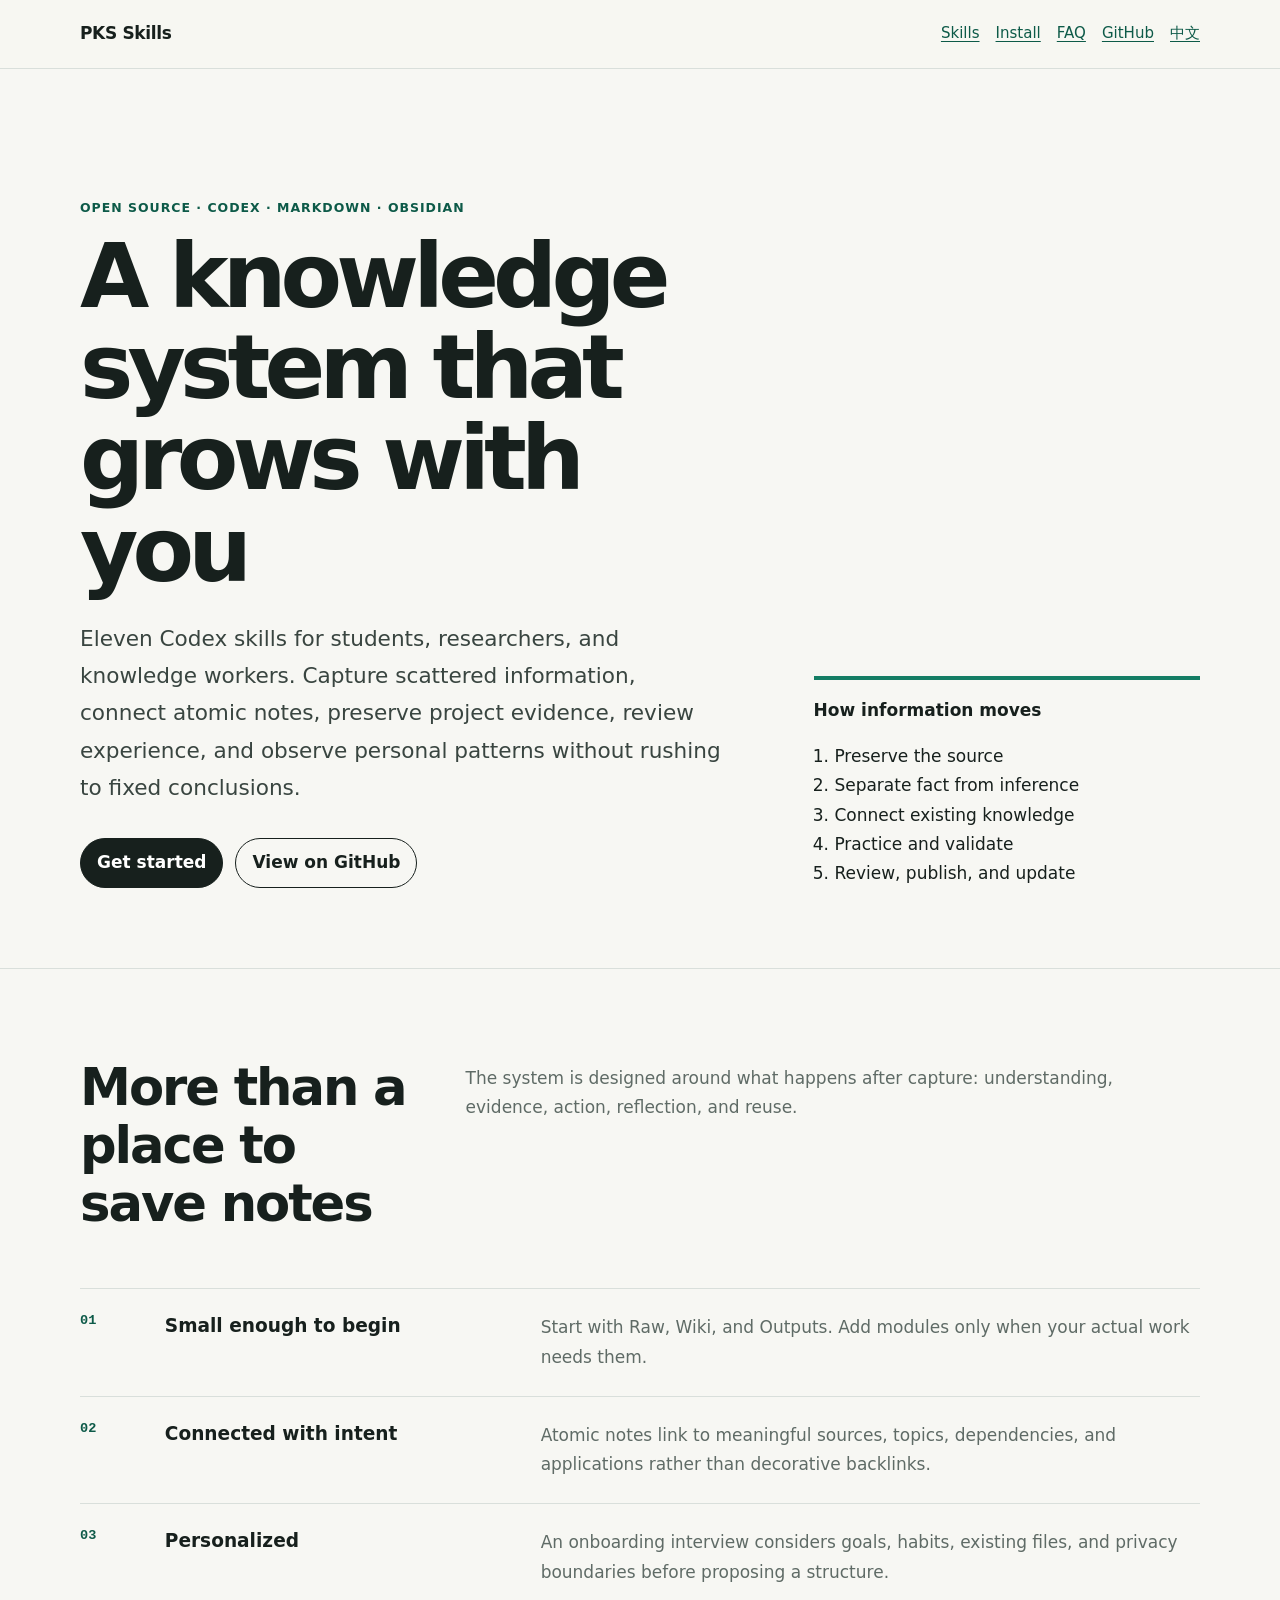
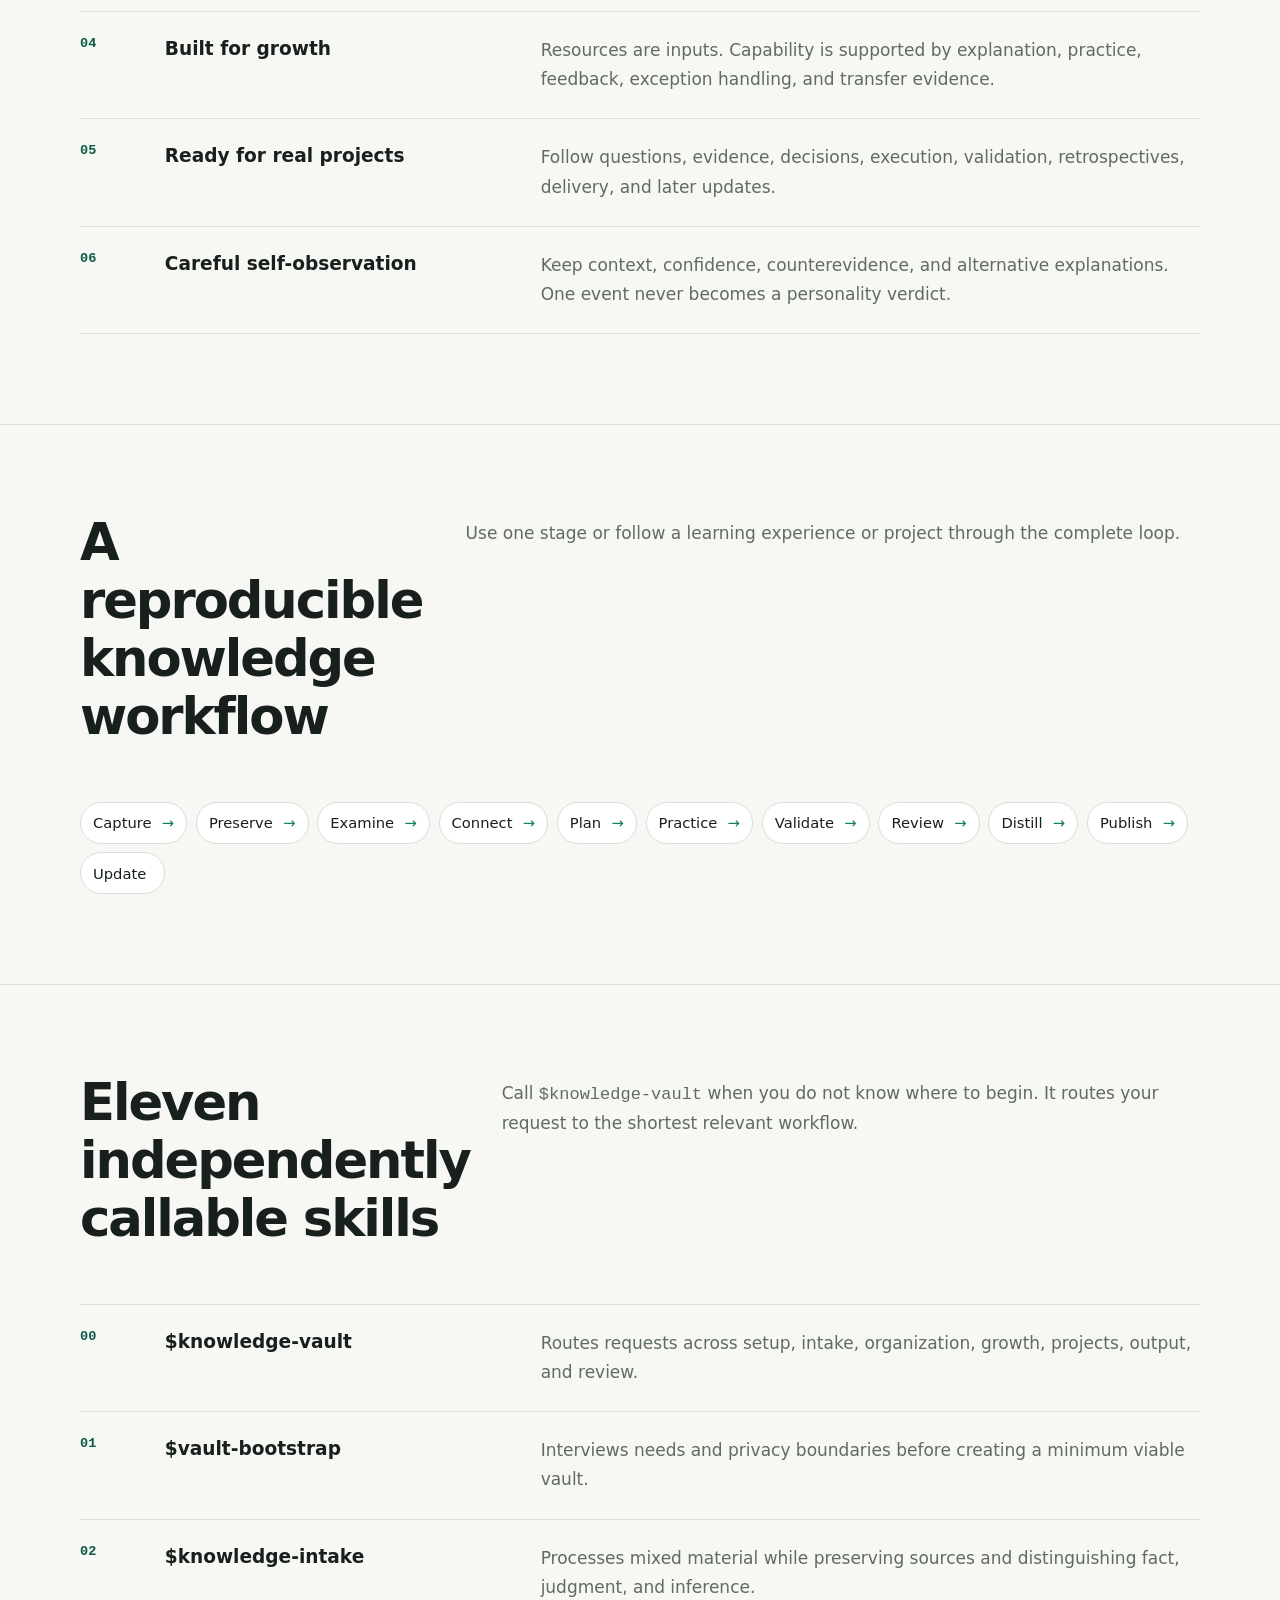
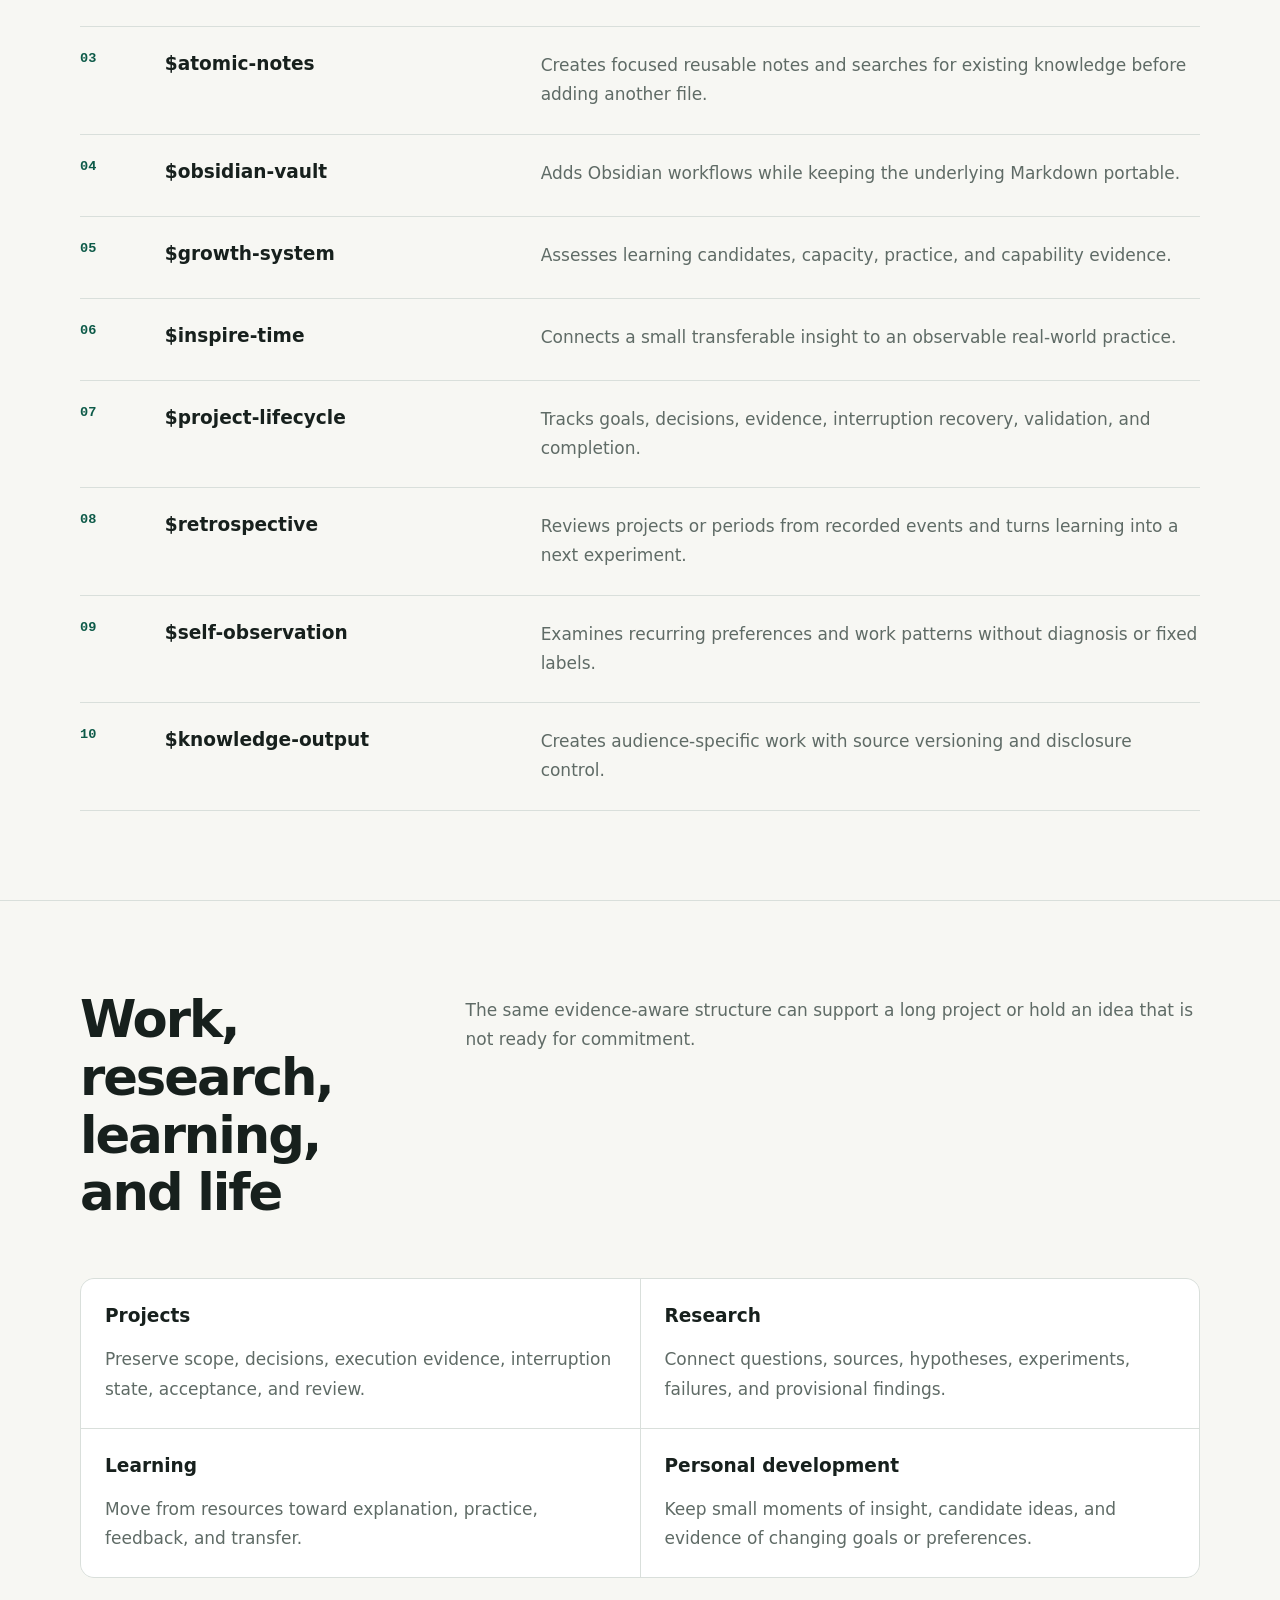
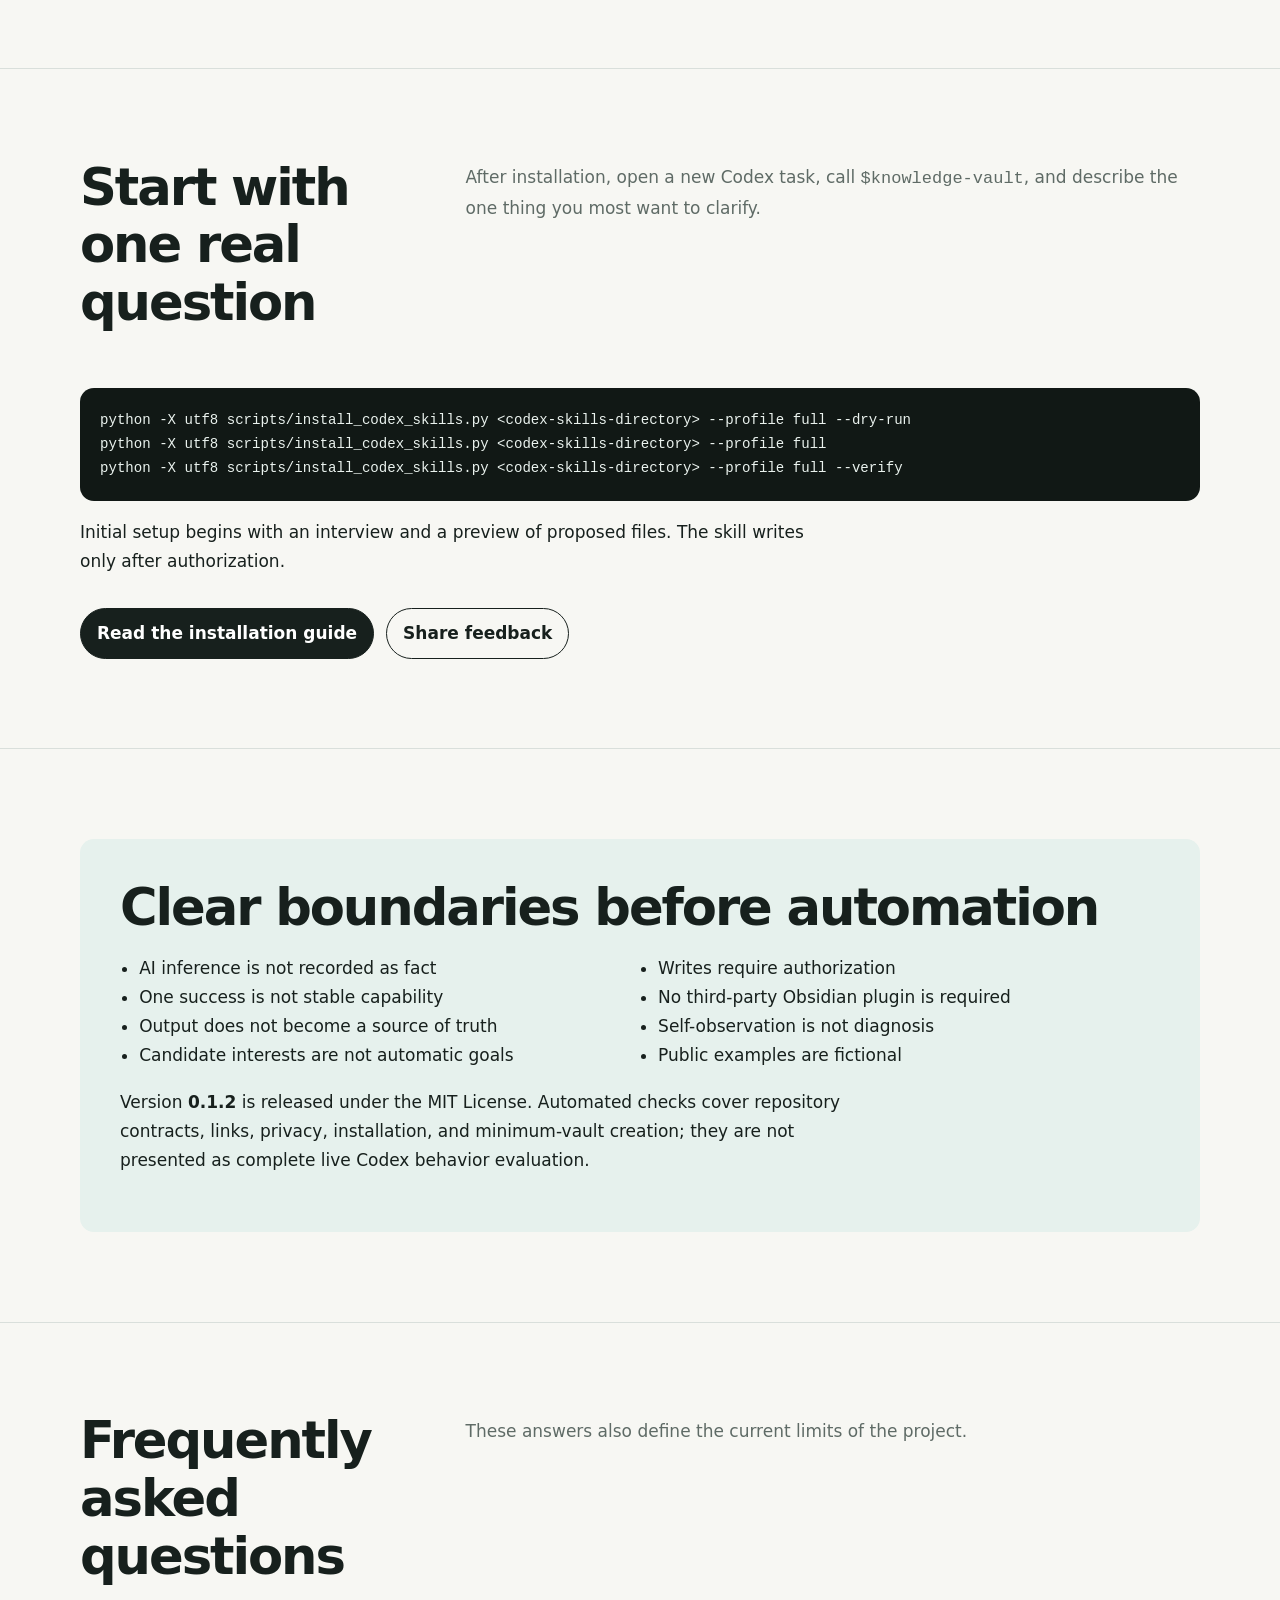
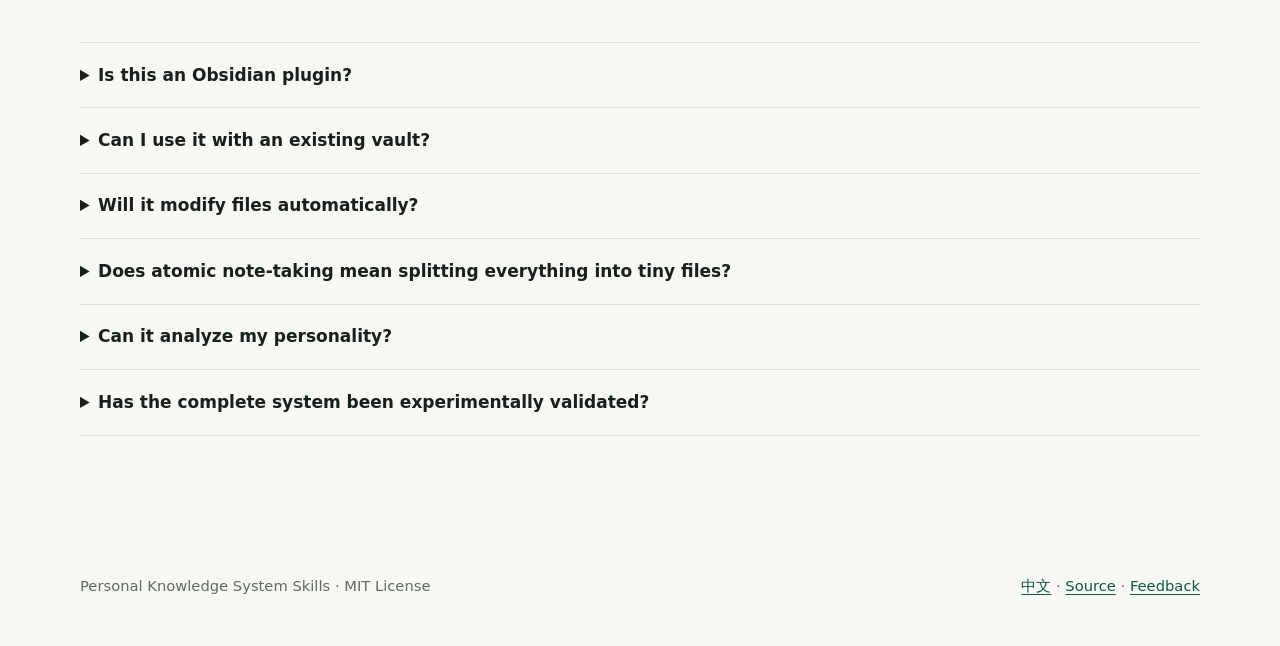
==== site/en/index.html @ baa62e52 "Add searchable project website and metadata" ====
<!doctype html>
<html lang="en">
<head>
  <meta charset="utf-8">
  <meta name="viewport" content="width=device-width, initial-scale=1">
  <title>Personal Knowledge System Skills for Codex and Obsidian</title>
  <meta name="description" content="11 open-source Codex skills for a personal knowledge system in Markdown or Obsidian. Connect atomic notes, track growth and projects, review, and observe patterns with evidence.">
  <link rel="canonical" href="https://bao-776.github.io/personal-knowledge-system-skills/en/">
  <link rel="alternate" hreflang="zh-CN" href="https://bao-776.github.io/personal-knowledge-system-skills/">
  <link rel="alternate" hreflang="en" href="https://bao-776.github.io/personal-knowledge-system-skills/en/">
  <link rel="alternate" hreflang="x-default" href="https://bao-776.github.io/personal-knowledge-system-skills/">
  <meta property="og:type" content="website"><meta property="og:locale" content="en_US">
  <meta property="og:title" content="Personal Knowledge System Skills for Codex and Obsidian">
  <meta property="og:description" content="Turn scattered information into connected knowledge, practical growth, project evidence, and careful self-observation.">
  <meta property="og:url" content="https://bao-776.github.io/personal-knowledge-system-skills/en/">
  <meta property="og:image" content="https://bao-776.github.io/personal-knowledge-system-skills/assets/social-preview.png">
  <meta property="og:image:width" content="1200"><meta property="og:image:height" content="630">
  <meta name="twitter:card" content="summary_large_image"><meta name="twitter:title" content="Personal Knowledge System Skills"><meta name="twitter:description" content="11 open-source Codex skills for an evidence-based personal knowledge system."><meta name="twitter:image" content="https://bao-776.github.io/personal-knowledge-system-skills/assets/social-preview.png">
  <link rel="stylesheet" href="../styles.css">
  <script type="application/ld+json">
  {"@context":"https://schema.org","@graph":[{"@type":"WebSite","name":"Personal Knowledge System Skills","url":"https://bao-776.github.io/personal-knowledge-system-skills/","inLanguage":["zh-CN","en"]},{"@type":"SoftwareSourceCode","name":"Personal Knowledge System Skills","description":"A suite of 11 open-source Codex skills for personalized, evidence-based knowledge work in Markdown and Obsidian.","codeRepository":"https://github.com/bao-776/personal-knowledge-system-skills","url":"https://bao-776.github.io/personal-knowledge-system-skills/en/","license":"https://opensource.org/license/mit","programmingLanguage":["Markdown","Python","HTML","CSS"],"runtimePlatform":"Codex","softwareVersion":"0.1.2","author":{"@type":"Person","name":"bao-776","url":"https://github.com/bao-776"}}]}
  </script>
</head>
<body>
<a class="skip" href="#main">Skip to main content</a>
<header><nav class="wrap" aria-label="Main navigation"><a class="brand" href="./">PKS Skills</a><div class="navlinks"><a href="#skills">Skills</a><a href="#start">Install</a><a href="#faq">FAQ</a><a href="https://github.com/bao-776/personal-knowledge-system-skills">GitHub</a><a class="language" lang="zh-CN" href="../">中文</a></div></nav></header>
<main id="main">
  <div class="wrap hero"><div><p class="eyebrow">Open source · Codex · Markdown · Obsidian</p><h1>A knowledge system that grows with you</h1><p class="lead">Eleven Codex skills for students, researchers, and knowledge workers. Capture scattered information, connect atomic notes, preserve project evidence, review experience, and observe personal patterns without rushing to fixed conclusions.</p><div class="actions"><a class="button primary" href="#start">Get started</a><a class="button" href="https://github.com/bao-776/personal-knowledge-system-skills">View on GitHub</a></div></div><aside class="index-card"><strong>How information moves</strong><ol><li>Preserve the source</li><li>Separate fact from inference</li><li>Connect existing knowledge</li><li>Practice and validate</li><li>Review, publish, and update</li></ol></aside></div>

  <section><div class="wrap"><div class="section-head"><h2>More than a place to save notes</h2><p>The system is designed around what happens after capture: understanding, evidence, action, reflection, and reuse.</p></div><div class="feature-list">
    <article class="feature"><span class="number">01</span><h3>Small enough to begin</h3><p>Start with Raw, Wiki, and Outputs. Add modules only when your actual work needs them.</p></article>
    <article class="feature"><span class="number">02</span><h3>Connected with intent</h3><p>Atomic notes link to meaningful sources, topics, dependencies, and applications rather than decorative backlinks.</p></article>
    <article class="feature"><span class="number">03</span><h3>Personalized</h3><p>An onboarding interview considers goals, habits, existing files, and privacy boundaries before proposing a structure.</p></article>
    <article class="feature"><span class="number">04</span><h3>Built for growth</h3><p>Resources are inputs. Capability is supported by explanation, practice, feedback, exception handling, and transfer evidence.</p></article>
    <article class="feature"><span class="number">05</span><h3>Ready for real projects</h3><p>Follow questions, evidence, decisions, execution, validation, retrospectives, delivery, and later updates.</p></article>
    <article class="feature"><span class="number">06</span><h3>Careful self-observation</h3><p>Keep context, confidence, counterevidence, and alternative explanations. One event never becomes a personality verdict.</p></article>
  </div></div></section>

  <section><div class="wrap"><div class="section-head"><h2>A reproducible knowledge workflow</h2><p>Use one stage or follow a learning experience or project through the complete loop.</p></div><div class="flow"><span>Capture</span><span>Preserve</span><span>Examine</span><span>Connect</span><span>Plan</span><span>Practice</span><span>Validate</span><span>Review</span><span>Distill</span><span>Publish</span><span>Update</span></div></div></section>

  <section id="skills"><div class="wrap"><div class="section-head"><h2>Eleven independently callable skills</h2><p>Call <code>$knowledge-vault</code> when you do not know where to begin. It routes your request to the shortest relevant workflow.</p></div><div class="skill-list">
    <article class="skill"><span class="number">00</span><h3>$knowledge-vault</h3><p>Routes requests across setup, intake, organization, growth, projects, output, and review.</p></article>
    <article class="skill"><span class="number">01</span><h3>$vault-bootstrap</h3><p>Interviews needs and privacy boundaries before creating a minimum viable vault.</p></article>
    <article class="skill"><span class="number">02</span><h3>$knowledge-intake</h3><p>Processes mixed material while preserving sources and distinguishing fact, judgment, and inference.</p></article>
    <article class="skill"><span class="number">03</span><h3>$atomic-notes</h3><p>Creates focused reusable notes and searches for existing knowledge before adding another file.</p></article>
    <article class="skill"><span class="number">04</span><h3>$obsidian-vault</h3><p>Adds Obsidian workflows while keeping the underlying Markdown portable.</p></article>
    <article class="skill"><span class="number">05</span><h3>$growth-system</h3><p>Assesses learning candidates, capacity, practice, and capability evidence.</p></article>
    <article class="skill"><span class="number">06</span><h3>$inspire-time</h3><p>Connects a small transferable insight to an observable real-world practice.</p></article>
    <article class="skill"><span class="number">07</span><h3>$project-lifecycle</h3><p>Tracks goals, decisions, evidence, interruption recovery, validation, and completion.</p></article>
    <article class="skill"><span class="number">08</span><h3>$retrospective</h3><p>Reviews projects or periods from recorded events and turns learning into a next experiment.</p></article>
    <article class="skill"><span class="number">09</span><h3>$self-observation</h3><p>Examines recurring preferences and work patterns without diagnosis or fixed labels.</p></article>
    <article class="skill"><span class="number">10</span><h3>$knowledge-output</h3><p>Creates audience-specific work with source versioning and disclosure control.</p></article>
  </div></div></section>

  <section><div class="wrap"><div class="section-head"><h2>Work, research, learning, and life</h2><p>The same evidence-aware structure can support a long project or hold an idea that is not ready for commitment.</p></div><div class="use-grid"><article><h3>Projects</h3><p>Preserve scope, decisions, execution evidence, interruption state, acceptance, and review.</p></article><article><h3>Research</h3><p>Connect questions, sources, hypotheses, experiments, failures, and provisional findings.</p></article><article><h3>Learning</h3><p>Move from resources toward explanation, practice, feedback, and transfer.</p></article><article><h3>Personal development</h3><p>Keep small moments of insight, candidate ideas, and evidence of changing goals or preferences.</p></article></div></div></section>

  <section id="start"><div class="wrap"><div class="section-head"><h2>Start with one real question</h2><p>After installation, open a new Codex task, call <code>$knowledge-vault</code>, and describe the one thing you most want to clarify.</p></div><pre><code>python -X utf8 scripts/install_codex_skills.py &lt;codex-skills-directory&gt; --profile full --dry-run
python -X utf8 scripts/install_codex_skills.py &lt;codex-skills-directory&gt; --profile full
python -X utf8 scripts/install_codex_skills.py &lt;codex-skills-directory&gt; --profile full --verify</code></pre><p>Initial setup begins with an interview and a preview of proposed files. The skill writes only after authorization.</p><div class="actions"><a class="button primary" href="https://github.com/bao-776/personal-knowledge-system-skills#quick-start">Read the installation guide</a><a class="button" href="https://github.com/bao-776/personal-knowledge-system-skills/issues">Share feedback</a></div></div></section>

  <section><div class="wrap boundary"><h2>Clear boundaries before automation</h2><ul><li>AI inference is not recorded as fact</li><li>One success is not stable capability</li><li>Output does not become a source of truth</li><li>Candidate interests are not automatic goals</li><li>Writes require authorization</li><li>No third-party Obsidian plugin is required</li><li>Self-observation is not diagnosis</li><li>Public examples are fictional</li></ul><p>Version <strong>0.1.2</strong> is released under the MIT License. Automated checks cover repository contracts, links, privacy, installation, and minimum-vault creation; they are not presented as complete live Codex behavior evaluation.</p></div></section>

  <section id="faq"><div class="wrap"><div class="section-head"><h2>Frequently asked questions</h2><p>These answers also define the current limits of the project.</p></div>
    <details><summary>Is this an Obsidian plugin?</summary><p>No. It is a Codex skill suite built around portable Markdown files. Obsidian Properties, Wikilinks, Bases, and dashboard conventions are available as an optional adapter.</p></details>
    <details><summary>Can I use it with an existing vault?</summary><p>Yes. The bootstrap workflow inspects existing structure and migration constraints instead of forcing a fixed directory design.</p></details>
    <details><summary>Will it modify files automatically?</summary><p>Important writes and initial setup are previewed first. Without write authorization, the skills provide proposals only.</p></details>
    <details><summary>Does atomic note-taking mean splitting everything into tiny files?</summary><p>No. A separate atomic note is useful only when one reusable question or conclusion deserves independent retrieval. Existing knowledge should be updated first.</p></details>
    <details><summary>Can it analyze my personality?</summary><p>It supports evidence-based self-observation with context, confidence, alternatives, and counterevidence. It does not diagnose or infer a fixed personality from a single event.</p></details>
    <details><summary>Has the complete system been experimentally validated?</summary><p>No. Individual modules draw from established work on provenance, note-taking, deliberate practice, experiential learning, and reflection. The complete suite still needs broader user feedback and live behavior evaluation.</p></details>
  </div></section>
</main>
<footer><div class="wrap footer-row"><span>Personal Knowledge System Skills · MIT License</span><span><a href="../">中文</a> · <a href="https://github.com/bao-776/personal-knowledge-system-skills">Source</a> · <a href="https://github.com/bao-776/personal-knowledge-system-skills/issues">Feedback</a></span></div></footer>
</body>
</html>
---- site/styles.css ----
:root {
  color-scheme: light;
  --paper: #f7f7f3;
  --surface: #ffffff;
  --ink: #17201d;
  --muted: #5f6b66;
  --line: #d9dfdb;
  --accent: #147d64;
  --accent-dark: #0d5a48;
  --soft: #e6f1ed;
  --code: #111815;
  --radius: 14px;
}

* { box-sizing: border-box; }
html { scroll-behavior: smooth; }
body {
  margin: 0;
  background: var(--paper);
  color: var(--ink);
  font-family: "Segoe UI", "PingFang SC", "Microsoft YaHei", system-ui, sans-serif;
  font-size: 17px;
  line-height: 1.72;
}
a { color: var(--accent-dark); text-underline-offset: 3px; }
a:hover { text-decoration-thickness: 2px; }
:focus-visible { outline: 3px solid #f0a348; outline-offset: 3px; }
.skip { position: absolute; left: -999px; top: 0; }
.skip:focus { left: 1rem; top: 1rem; z-index: 20; background: white; padding: .6rem 1rem; }
.wrap { width: min(1120px, calc(100% - 2rem)); margin-inline: auto; }
header { border-bottom: 1px solid var(--line); background: rgba(247,247,243,.96); }
nav { min-height: 68px; display: flex; align-items: center; justify-content: space-between; gap: 1rem; }
.brand { color: var(--ink); font-weight: 750; text-decoration: none; letter-spacing: -.02em; }
.navlinks { display: flex; align-items: center; gap: 1rem; font-size: .94rem; }
.hero { display: grid; grid-template-columns: minmax(0, 1.25fr) minmax(270px, .75fr); gap: clamp(2rem, 7vw, 6rem); padding: clamp(4rem, 9vw, 8rem) 0 5rem; }
.eyebrow { color: var(--accent-dark); font-weight: 700; letter-spacing: .08em; text-transform: uppercase; font-size: .78rem; }
h1 { font-size: clamp(2.65rem, 7vw, 5.7rem); line-height: 1.02; letter-spacing: -.065em; margin: .55rem 0 1.5rem; max-width: 12ch; }
h2 { font-size: clamp(1.8rem, 4vw, 3.25rem); line-height: 1.13; letter-spacing: -.04em; margin: 0 0 1rem; }
h3 { font-size: 1.16rem; line-height: 1.35; margin: 0 0 .5rem; }
p { max-width: 68ch; }
.lead { font-size: clamp(1.1rem, 2vw, 1.35rem); color: #394540; }
.actions { display: flex; flex-wrap: wrap; gap: .75rem; margin-top: 2rem; }
.button { display: inline-flex; align-items: center; min-height: 46px; padding: .6rem 1rem; border: 1px solid var(--ink); border-radius: 999px; color: var(--ink); text-decoration: none; font-weight: 700; }
.button.primary { background: var(--ink); color: white; }
.button:active { transform: translateY(1px); }
.index-card { align-self: end; border-top: 4px solid var(--accent); padding-top: 1rem; }
.index-card ol { padding-left: 1.3rem; margin-bottom: 0; }
section { padding: clamp(3.5rem, 7vw, 6.5rem) 0; border-top: 1px solid var(--line); }
.section-head { display: grid; grid-template-columns: .65fr 1.35fr; gap: 2rem; margin-bottom: 2.5rem; }
.section-head p { margin-top: .3rem; color: var(--muted); }
.feature-list, .skill-list { border-top: 1px solid var(--line); }
.feature, .skill { display: grid; grid-template-columns: 4rem minmax(180px,.7fr) minmax(0,1.3fr); gap: 1.3rem; padding: 1.5rem 0; border-bottom: 1px solid var(--line); }
.number { color: var(--accent-dark); font: 700 .85rem ui-monospace, monospace; }
.feature p, .skill p { margin: 0; color: var(--muted); }
.flow { display: flex; flex-wrap: wrap; gap: .55rem; margin-top: 2rem; }
.flow span { border: 1px solid var(--line); background: var(--surface); border-radius: 999px; padding: .45rem .75rem; font-size: .92rem; }
.flow span::after { content: " →"; color: var(--accent); margin-left: .35rem; }
.flow span:last-child::after { content: ""; }
.use-grid { display: grid; grid-template-columns: repeat(2, minmax(0,1fr)); gap: 1px; background: var(--line); border: 1px solid var(--line); border-radius: var(--radius); overflow: hidden; }
.use-grid article { background: var(--surface); padding: 1.5rem; }
.use-grid p { color: var(--muted); margin-bottom: 0; }
.compare { width: 100%; border-collapse: collapse; background: var(--surface); border-radius: var(--radius); overflow: hidden; }
.compare th, .compare td { padding: 1rem; text-align: left; vertical-align: top; border-bottom: 1px solid var(--line); }
.compare th { color: var(--accent-dark); }
pre { overflow-x: auto; padding: 1.25rem; border-radius: var(--radius); background: var(--code); color: #eaf2ee; font-size: .88rem; }
.boundary { background: var(--soft); border-radius: var(--radius); padding: clamp(1.5rem, 4vw, 2.5rem); }
.boundary ul { columns: 2; padding-left: 1.2rem; }
details { border-top: 1px solid var(--line); padding: 1.1rem 0; }
details:last-child { border-bottom: 1px solid var(--line); }
summary { cursor: pointer; font-weight: 700; }
details p { color: var(--muted); }
footer { padding: 3rem 0; color: var(--muted); font-size: .92rem; }
.footer-row { display: flex; justify-content: space-between; gap: 1rem; flex-wrap: wrap; }
@media (max-width: 760px) {
  .navlinks a:not(.language) { display: none; }
  .hero, .section-head { grid-template-columns: 1fr; }
  .feature, .skill { grid-template-columns: 2.5rem 1fr; }
  .feature p, .skill p { grid-column: 2; }
  .use-grid { grid-template-columns: 1fr; }
  .boundary ul { columns: 1; }
}
@media (prefers-reduced-motion: reduce) { html { scroll-behavior: auto; } }
@media (prefers-color-scheme: dark) {
  :root { color-scheme: dark; --paper:#101512; --surface:#171e1a; --ink:#eef4f0; --muted:#abb8b1; --line:#334039; --accent:#62c4a8; --accent-dark:#8ad9c1; --soft:#183329; --code:#080b09; }
  header { background: rgba(16,21,18,.96); }
  .lead { color: #c5d0ca; }
  .button.primary { background: var(--ink); color: #101512; }
}
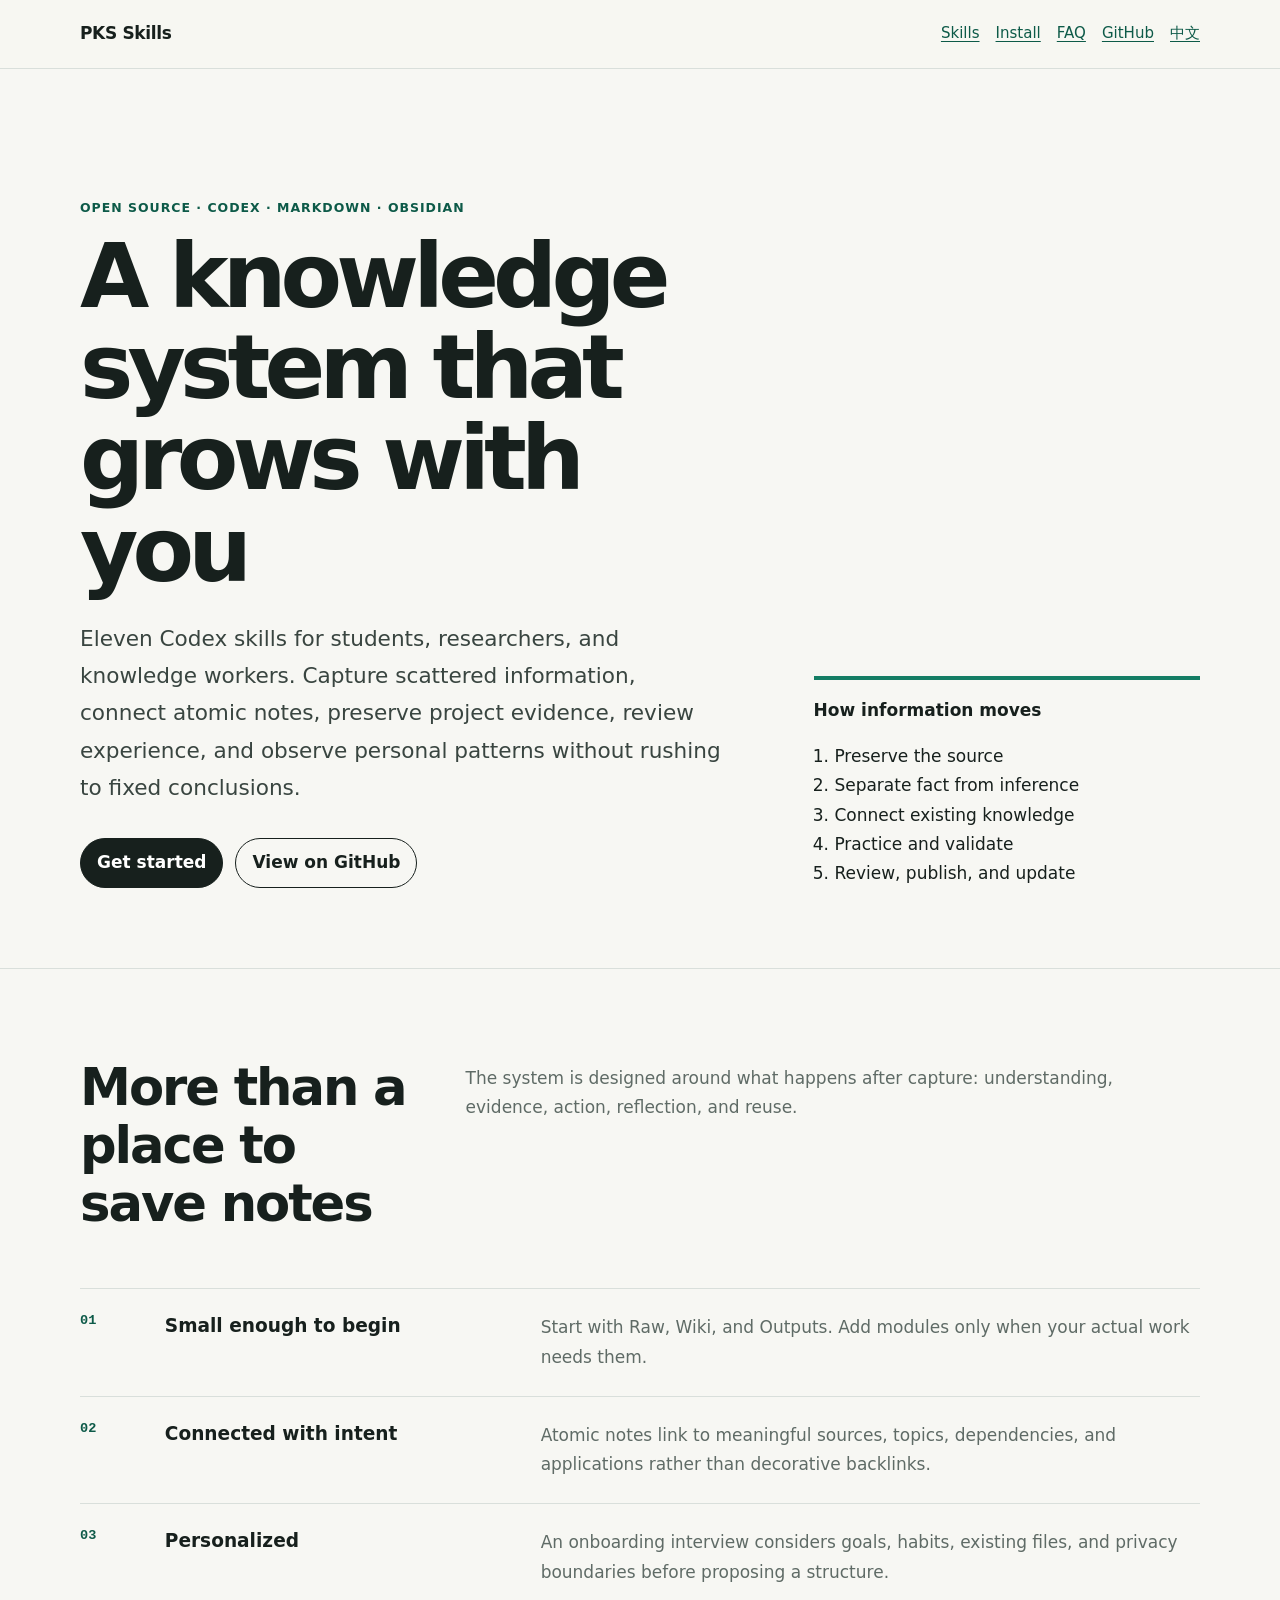
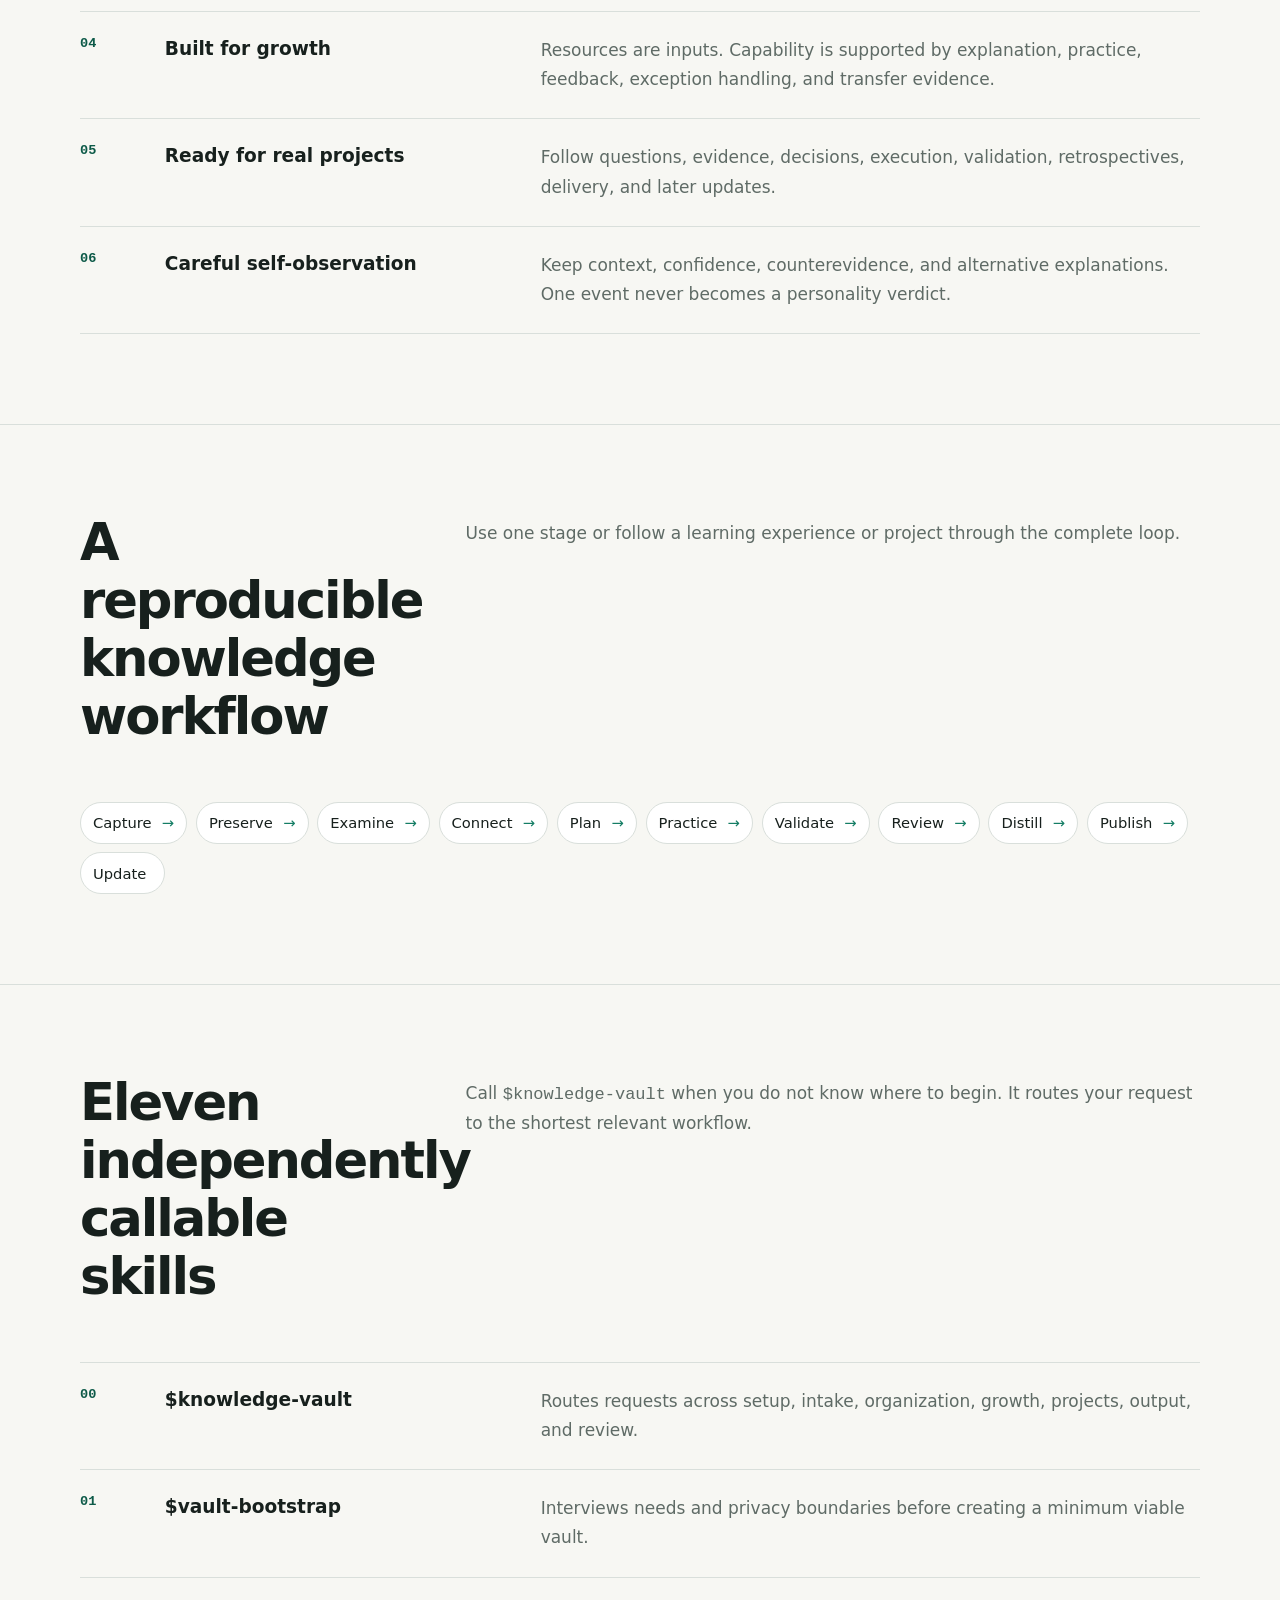
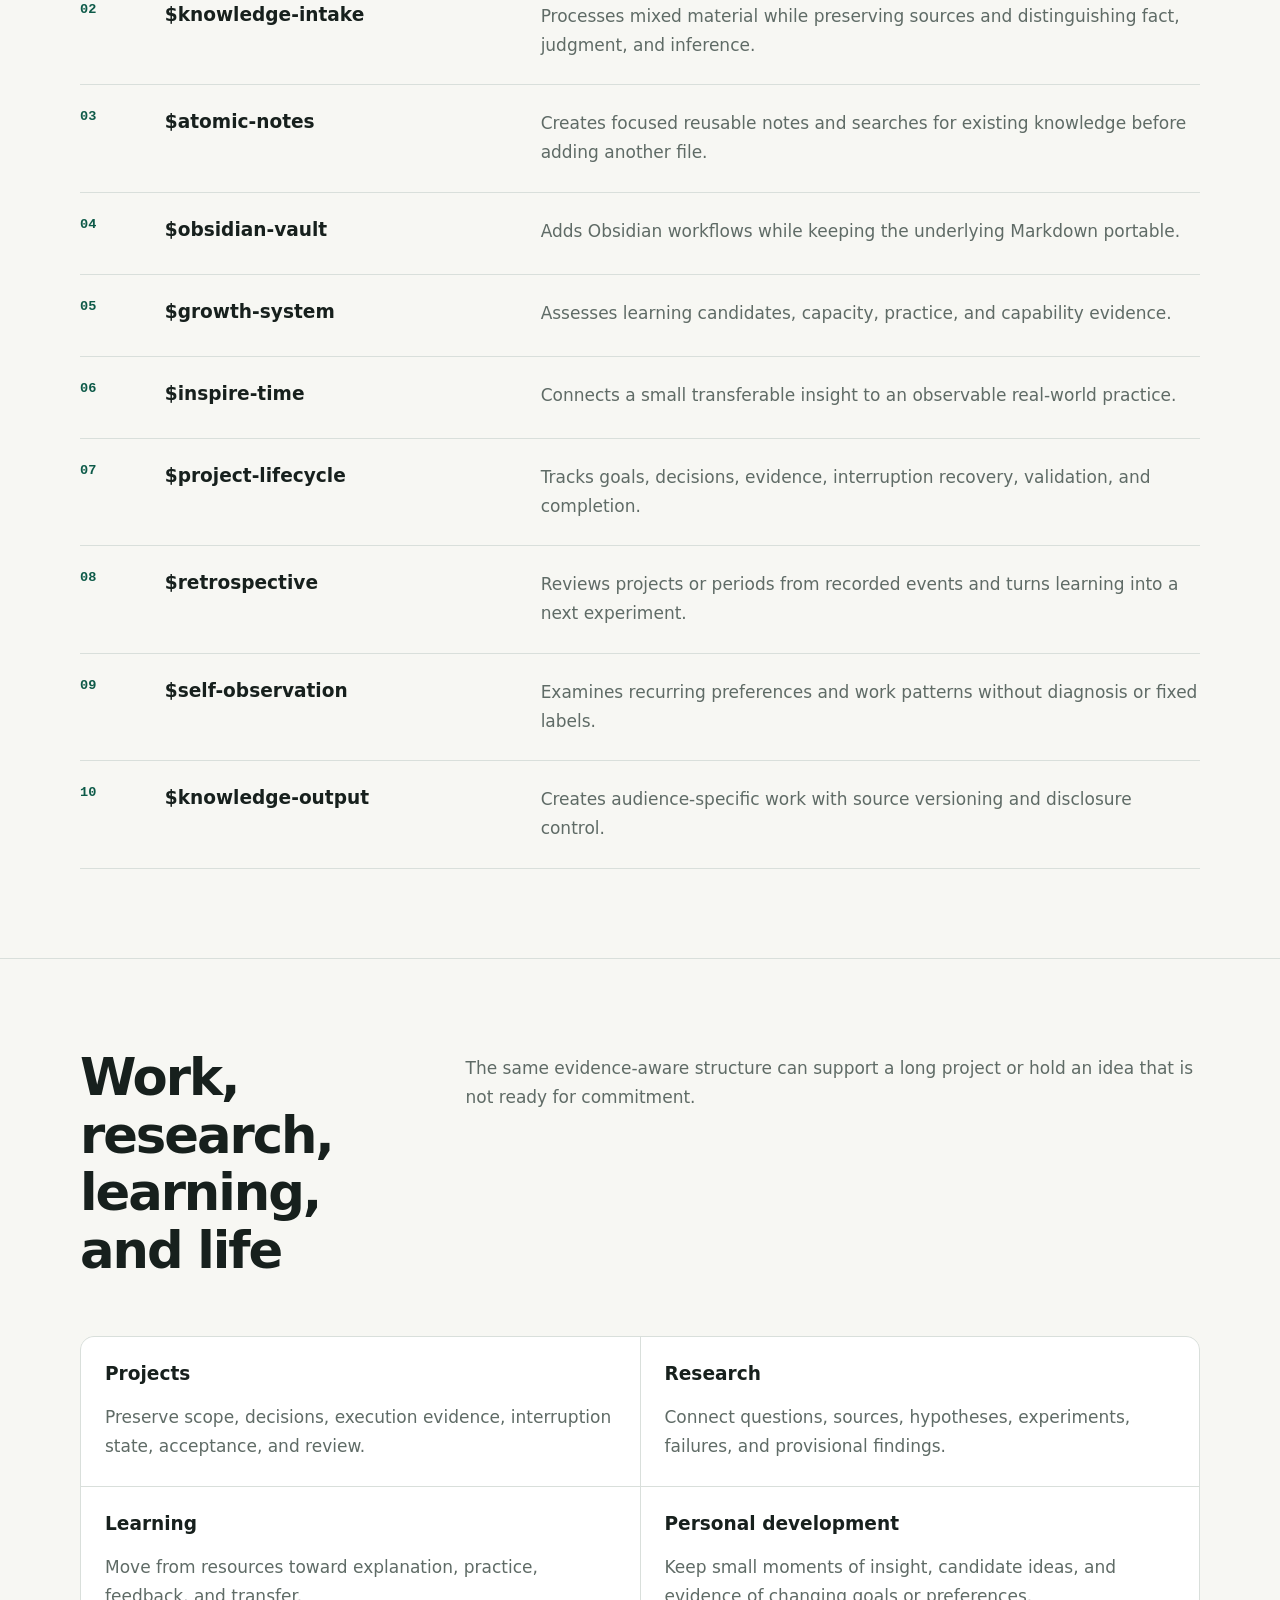
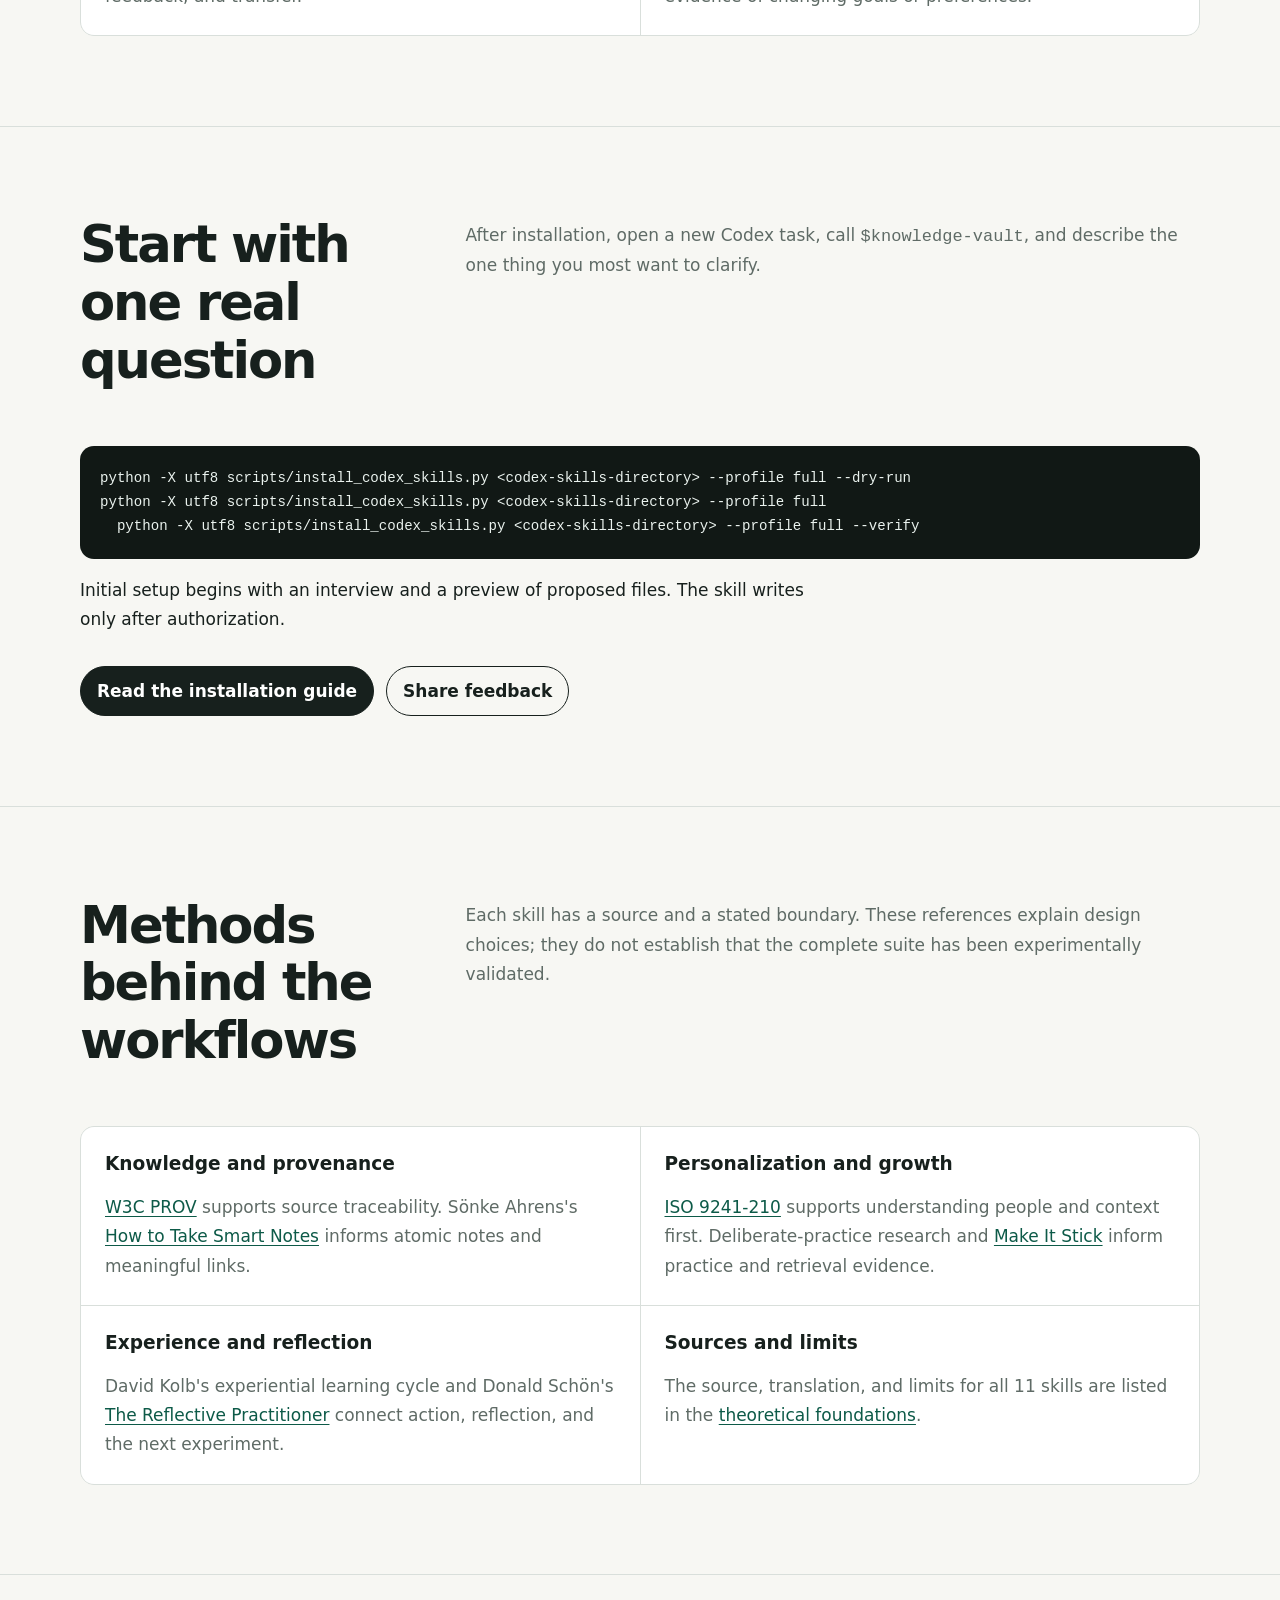
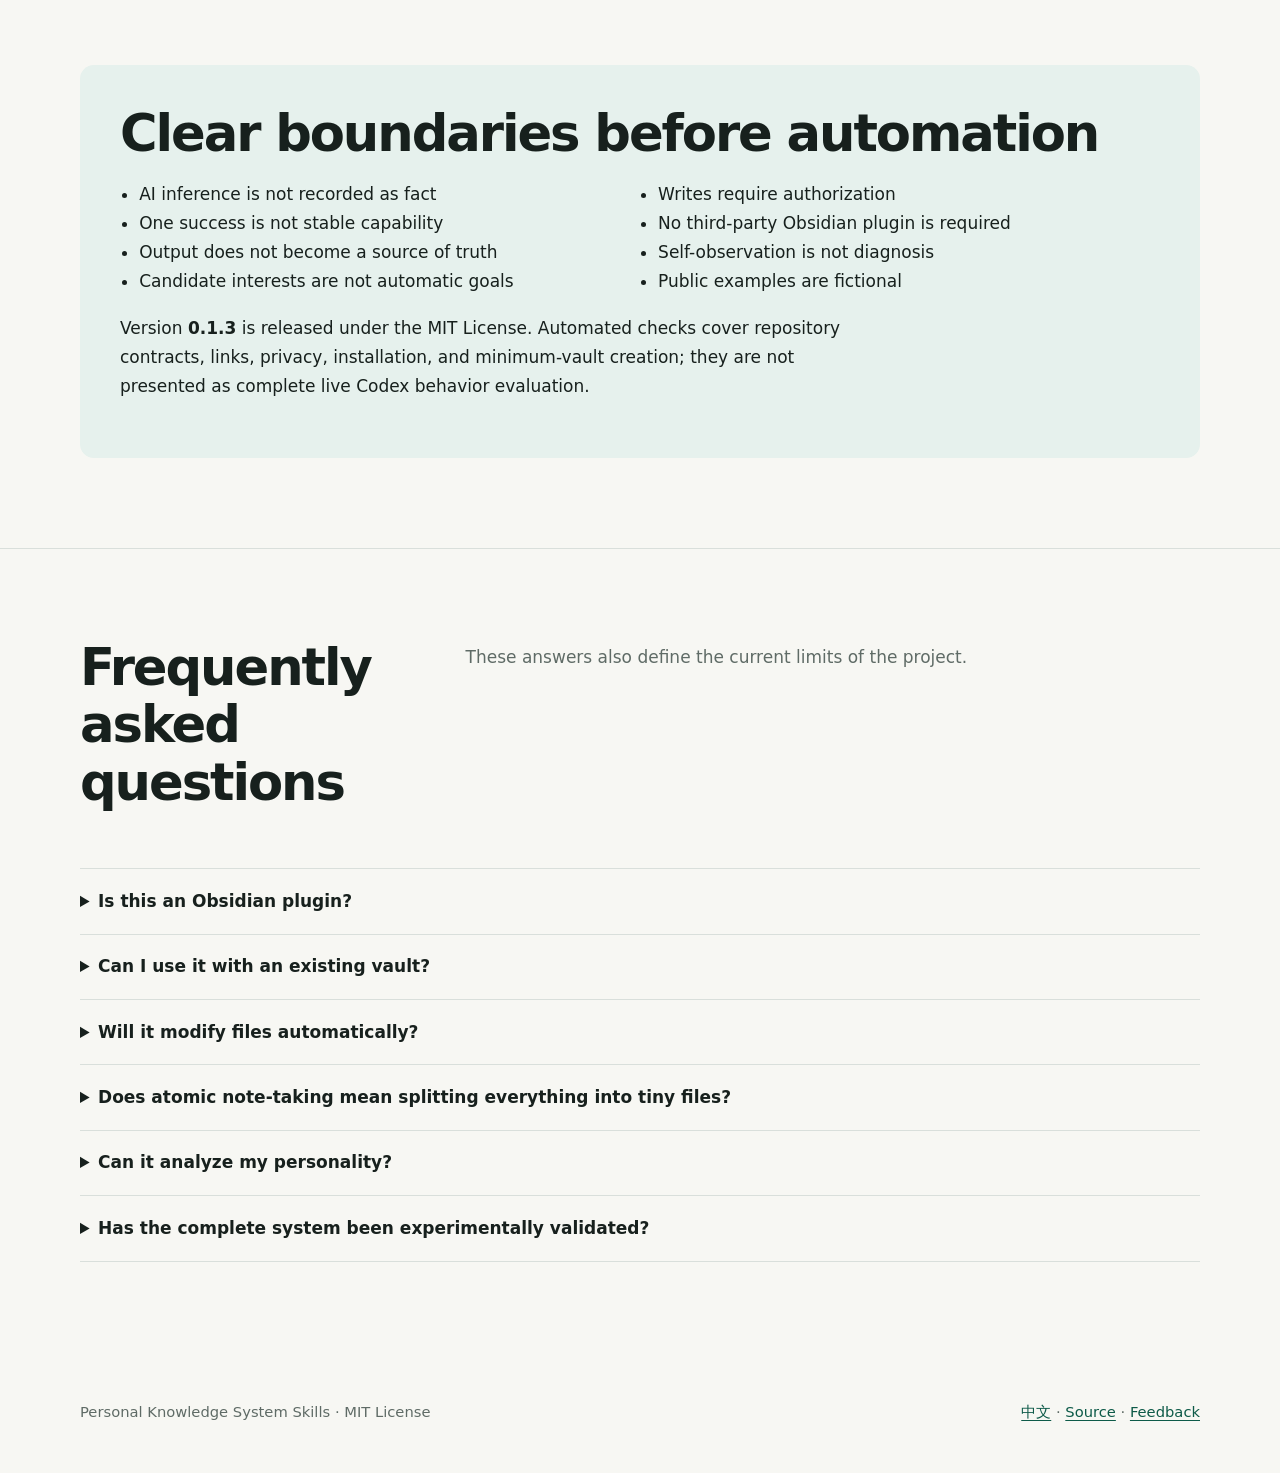
==== commit 27bc7945: "Complete website quality and source audit" ====
--- a/site/en/index.html
+++ b/site/en/index.html
@@ -9,6 +9,7 @@
   <link rel="alternate" hreflang="zh-CN" href="https://bao-776.github.io/personal-knowledge-system-skills/">
   <link rel="alternate" hreflang="en" href="https://bao-776.github.io/personal-knowledge-system-skills/en/">
   <link rel="alternate" hreflang="x-default" href="https://bao-776.github.io/personal-knowledge-system-skills/">
+  <link rel="icon" type="image/png" href="../assets/favicon.png">
   <meta property="og:type" content="website"><meta property="og:locale" content="en_US">
   <meta property="og:title" content="Personal Knowledge System Skills for Codex and Obsidian">
   <meta property="og:description" content="Turn scattered information into connected knowledge, practical growth, project evidence, and careful self-observation.">
@@ -18,7 +19,7 @@
   <meta name="twitter:card" content="summary_large_image"><meta name="twitter:title" content="Personal Knowledge System Skills"><meta name="twitter:description" content="11 open-source Codex skills for an evidence-based personal knowledge system."><meta name="twitter:image" content="https://bao-776.github.io/personal-knowledge-system-skills/assets/social-preview.png">
   <link rel="stylesheet" href="../styles.css">
   <script type="application/ld+json">
-  {"@context":"https://schema.org","@graph":[{"@type":"WebSite","name":"Personal Knowledge System Skills","url":"https://bao-776.github.io/personal-knowledge-system-skills/","inLanguage":["zh-CN","en"]},{"@type":"SoftwareSourceCode","name":"Personal Knowledge System Skills","description":"A suite of 11 open-source Codex skills for personalized, evidence-based knowledge work in Markdown and Obsidian.","codeRepository":"https://github.com/bao-776/personal-knowledge-system-skills","url":"https://bao-776.github.io/personal-knowledge-system-skills/en/","license":"https://opensource.org/license/mit","programmingLanguage":["Markdown","Python","HTML","CSS"],"runtimePlatform":"Codex","softwareVersion":"0.1.2","author":{"@type":"Person","name":"bao-776","url":"https://github.com/bao-776"}}]}
+  {"@context":"https://schema.org","@graph":[{"@type":"WebSite","name":"Personal Knowledge System Skills","url":"https://bao-776.github.io/personal-knowledge-system-skills/","inLanguage":["zh-CN","en"]},{"@type":"SoftwareSourceCode","name":"Personal Knowledge System Skills","description":"A suite of 11 open-source Codex skills for personalized, evidence-based knowledge work in Markdown and Obsidian.","codeRepository":"https://github.com/bao-776/personal-knowledge-system-skills","url":"https://bao-776.github.io/personal-knowledge-system-skills/en/","license":"https://opensource.org/license/mit","programmingLanguage":["Markdown","Python","HTML","CSS"],"runtimePlatform":"Codex","softwareVersion":"0.1.3","dateModified":"2026-09-14","isAccessibleForFree":true,"keywords":["Codex skills","personal knowledge system","Obsidian","atomic notes","knowledge management","project retrospective"],"author":{"@type":"Person","name":"bao-776","url":"https://github.com/bao-776"}}]}
   </script>
 </head>
 <body>
@@ -56,9 +57,11 @@
 
   <section id="start"><div class="wrap"><div class="section-head"><h2>Start with one real question</h2><p>After installation, open a new Codex task, call <code>$knowledge-vault</code>, and describe the one thing you most want to clarify.</p></div><pre><code>python -X utf8 scripts/install_codex_skills.py &lt;codex-skills-directory&gt; --profile full --dry-run
 python -X utf8 scripts/install_codex_skills.py &lt;codex-skills-directory&gt; --profile full
-python -X utf8 scripts/install_codex_skills.py &lt;codex-skills-directory&gt; --profile full --verify</code></pre><p>Initial setup begins with an interview and a preview of proposed files. The skill writes only after authorization.</p><div class="actions"><a class="button primary" href="https://github.com/bao-776/personal-knowledge-system-skills#quick-start">Read the installation guide</a><a class="button" href="https://github.com/bao-776/personal-knowledge-system-skills/issues">Share feedback</a></div></div></section>
+  python -X utf8 scripts/install_codex_skills.py &lt;codex-skills-directory&gt; --profile full --verify</code></pre><p>Initial setup begins with an interview and a preview of proposed files. The skill writes only after authorization.</p><div class="actions"><a class="button primary" href="https://github.com/bao-776/personal-knowledge-system-skills#quick-start">Read the installation guide</a><a class="button" href="https://github.com/bao-776/personal-knowledge-system-skills/issues">Share feedback</a></div></div></section>
 
-  <section><div class="wrap boundary"><h2>Clear boundaries before automation</h2><ul><li>AI inference is not recorded as fact</li><li>One success is not stable capability</li><li>Output does not become a source of truth</li><li>Candidate interests are not automatic goals</li><li>Writes require authorization</li><li>No third-party Obsidian plugin is required</li><li>Self-observation is not diagnosis</li><li>Public examples are fictional</li></ul><p>Version <strong>0.1.2</strong> is released under the MIT License. Automated checks cover repository contracts, links, privacy, installation, and minimum-vault creation; they are not presented as complete live Codex behavior evaluation.</p></div></section>
+  <section><div class="wrap"><div class="section-head"><h2>Methods behind the workflows</h2><p>Each skill has a source and a stated boundary. These references explain design choices; they do not establish that the complete suite has been experimentally validated.</p></div><div class="use-grid"><article><h3>Knowledge and provenance</h3><p><a href="https://www.w3.org/TR/prov-overview/">W3C PROV</a> supports source traceability. Sönke Ahrens's <a href="https://www.soenkeahrens.de/en/takesmartnotes">How to Take Smart Notes</a> informs atomic notes and meaningful links.</p></article><article><h3>Personalization and growth</h3><p><a href="https://www.iso.org/standard/77520.html">ISO 9241-210</a> supports understanding people and context first. Deliberate-practice research and <a href="https://www.retrievalpractice.org/make-it-stick">Make It Stick</a> inform practice and retrieval evidence.</p></article><article><h3>Experience and reflection</h3><p>David Kolb's experiential learning cycle and Donald Schön's <a href="https://www.hachettebookgroup.com/titles/donald-a-schon/the-reflective-practitioner/9780465068784/">The Reflective Practitioner</a> connect action, reflection, and the next experiment.</p></article><article><h3>Sources and limits</h3><p>The source, translation, and limits for all 11 skills are listed in the <a href="https://github.com/bao-776/personal-knowledge-system-skills/blob/main/docs/00-overview/theoretical-foundations.md">theoretical foundations</a>.</p></article></div></div></section>
+
+  <section><div class="wrap boundary"><h2>Clear boundaries before automation</h2><ul><li>AI inference is not recorded as fact</li><li>One success is not stable capability</li><li>Output does not become a source of truth</li><li>Candidate interests are not automatic goals</li><li>Writes require authorization</li><li>No third-party Obsidian plugin is required</li><li>Self-observation is not diagnosis</li><li>Public examples are fictional</li></ul><p>Version <strong>0.1.3</strong> is released under the MIT License. Automated checks cover repository contracts, links, privacy, installation, and minimum-vault creation; they are not presented as complete live Codex behavior evaluation.</p></div></section>
 
   <section id="faq"><div class="wrap"><div class="section-head"><h2>Frequently asked questions</h2><p>These answers also define the current limits of the project.</p></div>
     <details><summary>Is this an Obsidian plugin?</summary><p>No. It is a Codex skill suite built around portable Markdown files. Obsidian Properties, Wikilinks, Bases, and dashboard conventions are available as an optional adapter.</p></details>
--- a/site/styles.css
+++ b/site/styles.css
@@ -21,6 +21,7 @@
   font-family: "Segoe UI", "PingFang SC", "Microsoft YaHei", system-ui, sans-serif;
   font-size: 17px;
   line-height: 1.72;
+  overflow-x: hidden;
 }
 a { color: var(--accent-dark); text-underline-offset: 3px; }
 a:hover { text-decoration-thickness: 2px; }
@@ -33,11 +34,12 @@
 .brand { color: var(--ink); font-weight: 750; text-decoration: none; letter-spacing: -.02em; }
 .navlinks { display: flex; align-items: center; gap: 1rem; font-size: .94rem; }
 .hero { display: grid; grid-template-columns: minmax(0, 1.25fr) minmax(270px, .75fr); gap: clamp(2rem, 7vw, 6rem); padding: clamp(4rem, 9vw, 8rem) 0 5rem; }
+.hero > *, .section-head > *, .feature > *, .skill > * { min-width: 0; }
 .eyebrow { color: var(--accent-dark); font-weight: 700; letter-spacing: .08em; text-transform: uppercase; font-size: .78rem; }
 h1 { font-size: clamp(2.65rem, 7vw, 5.7rem); line-height: 1.02; letter-spacing: -.065em; margin: .55rem 0 1.5rem; max-width: 12ch; }
 h2 { font-size: clamp(1.8rem, 4vw, 3.25rem); line-height: 1.13; letter-spacing: -.04em; margin: 0 0 1rem; }
 h3 { font-size: 1.16rem; line-height: 1.35; margin: 0 0 .5rem; }
-p { max-width: 68ch; }
+p { max-width: 68ch; overflow-wrap: anywhere; }
 .lead { font-size: clamp(1.1rem, 2vw, 1.35rem); color: #394540; }
 .actions { display: flex; flex-wrap: wrap; gap: .75rem; margin-top: 2rem; }
 .button { display: inline-flex; align-items: center; min-height: 46px; padding: .6rem 1rem; border: 1px solid var(--ink); border-radius: 999px; color: var(--ink); text-decoration: none; font-weight: 700; }
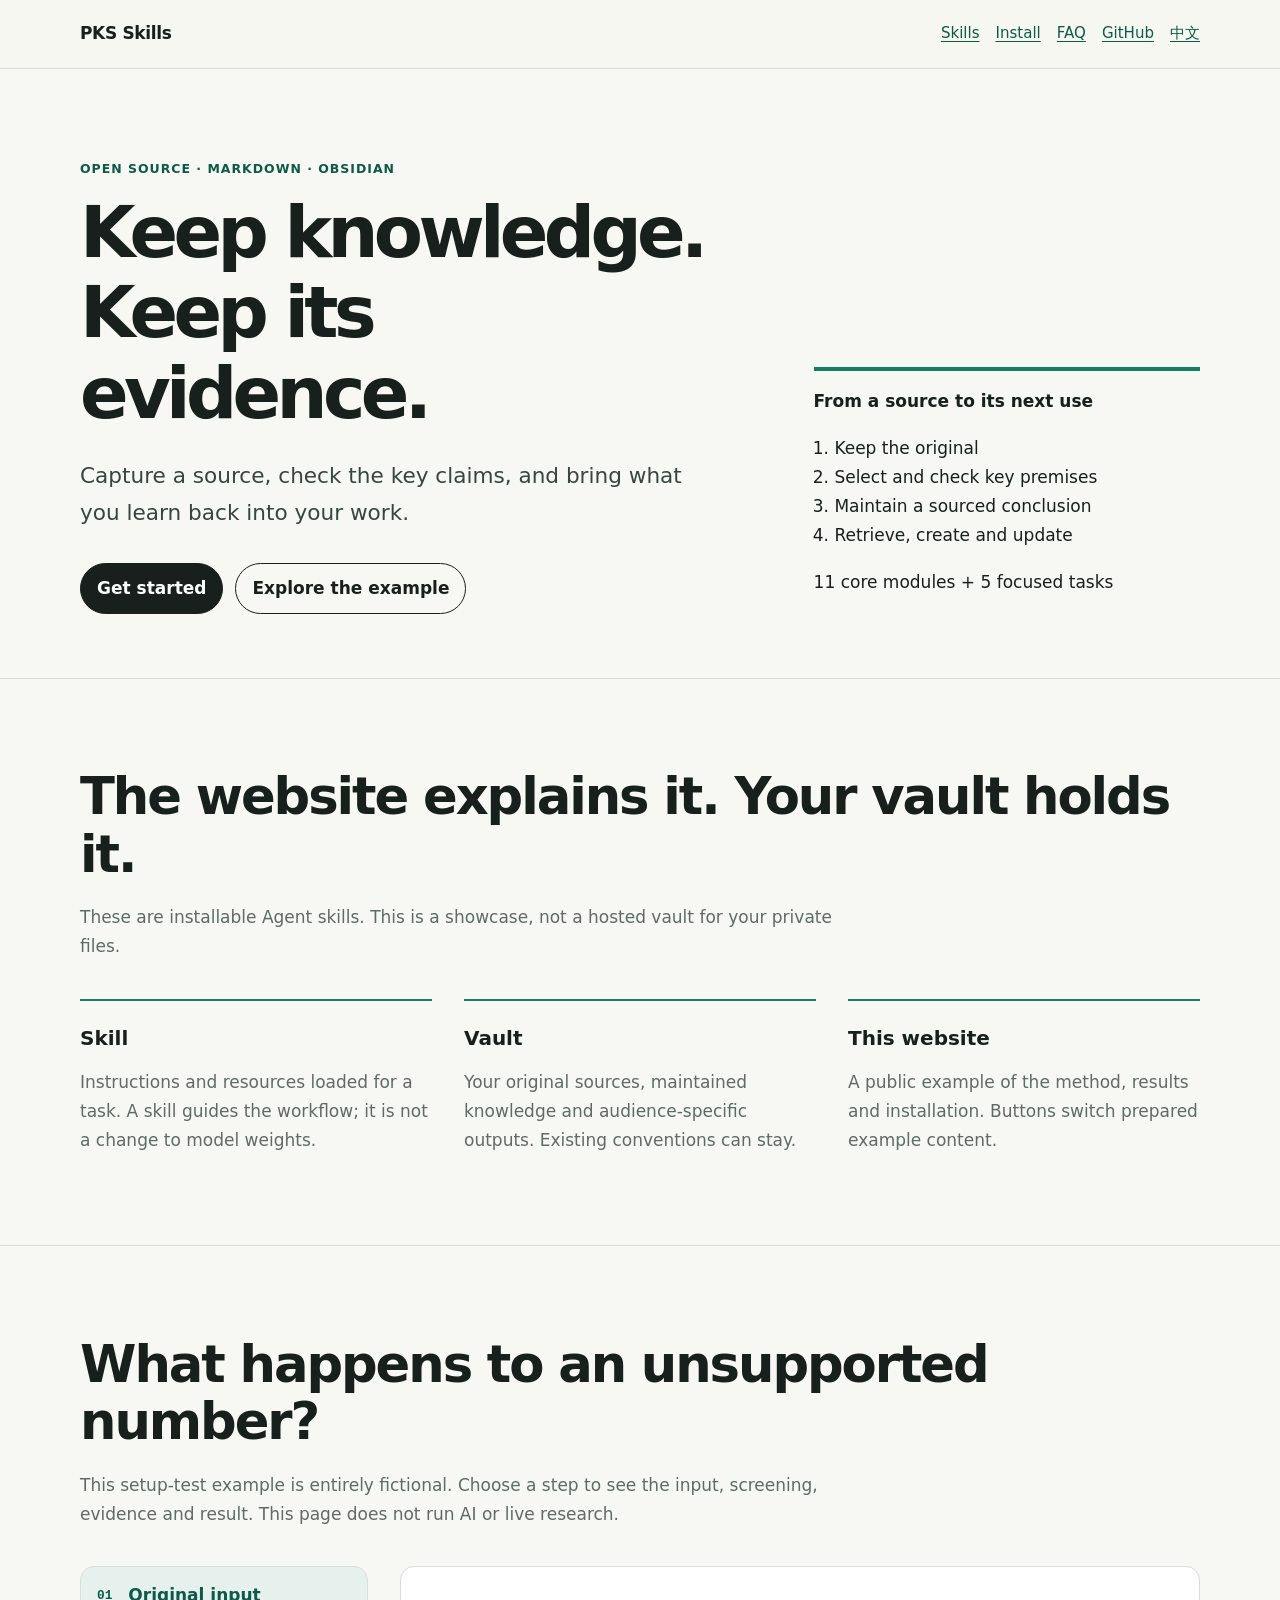
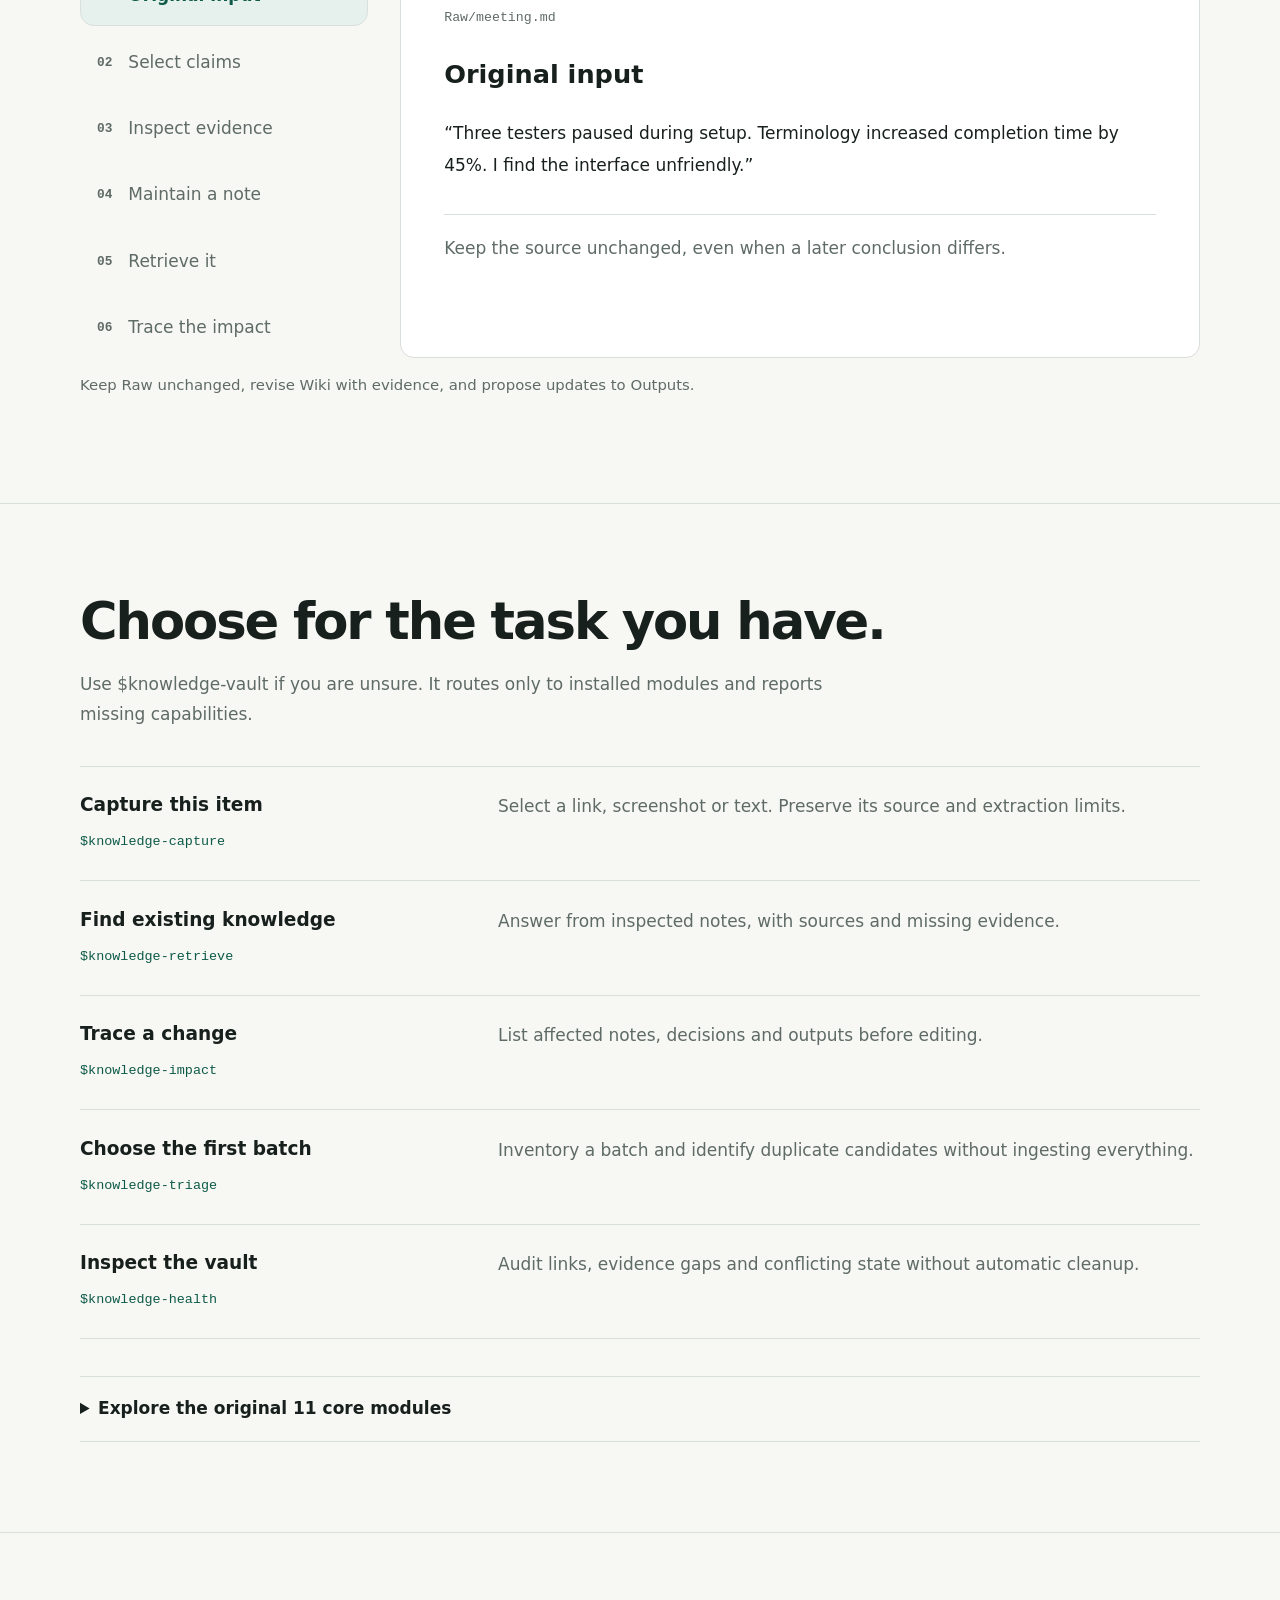
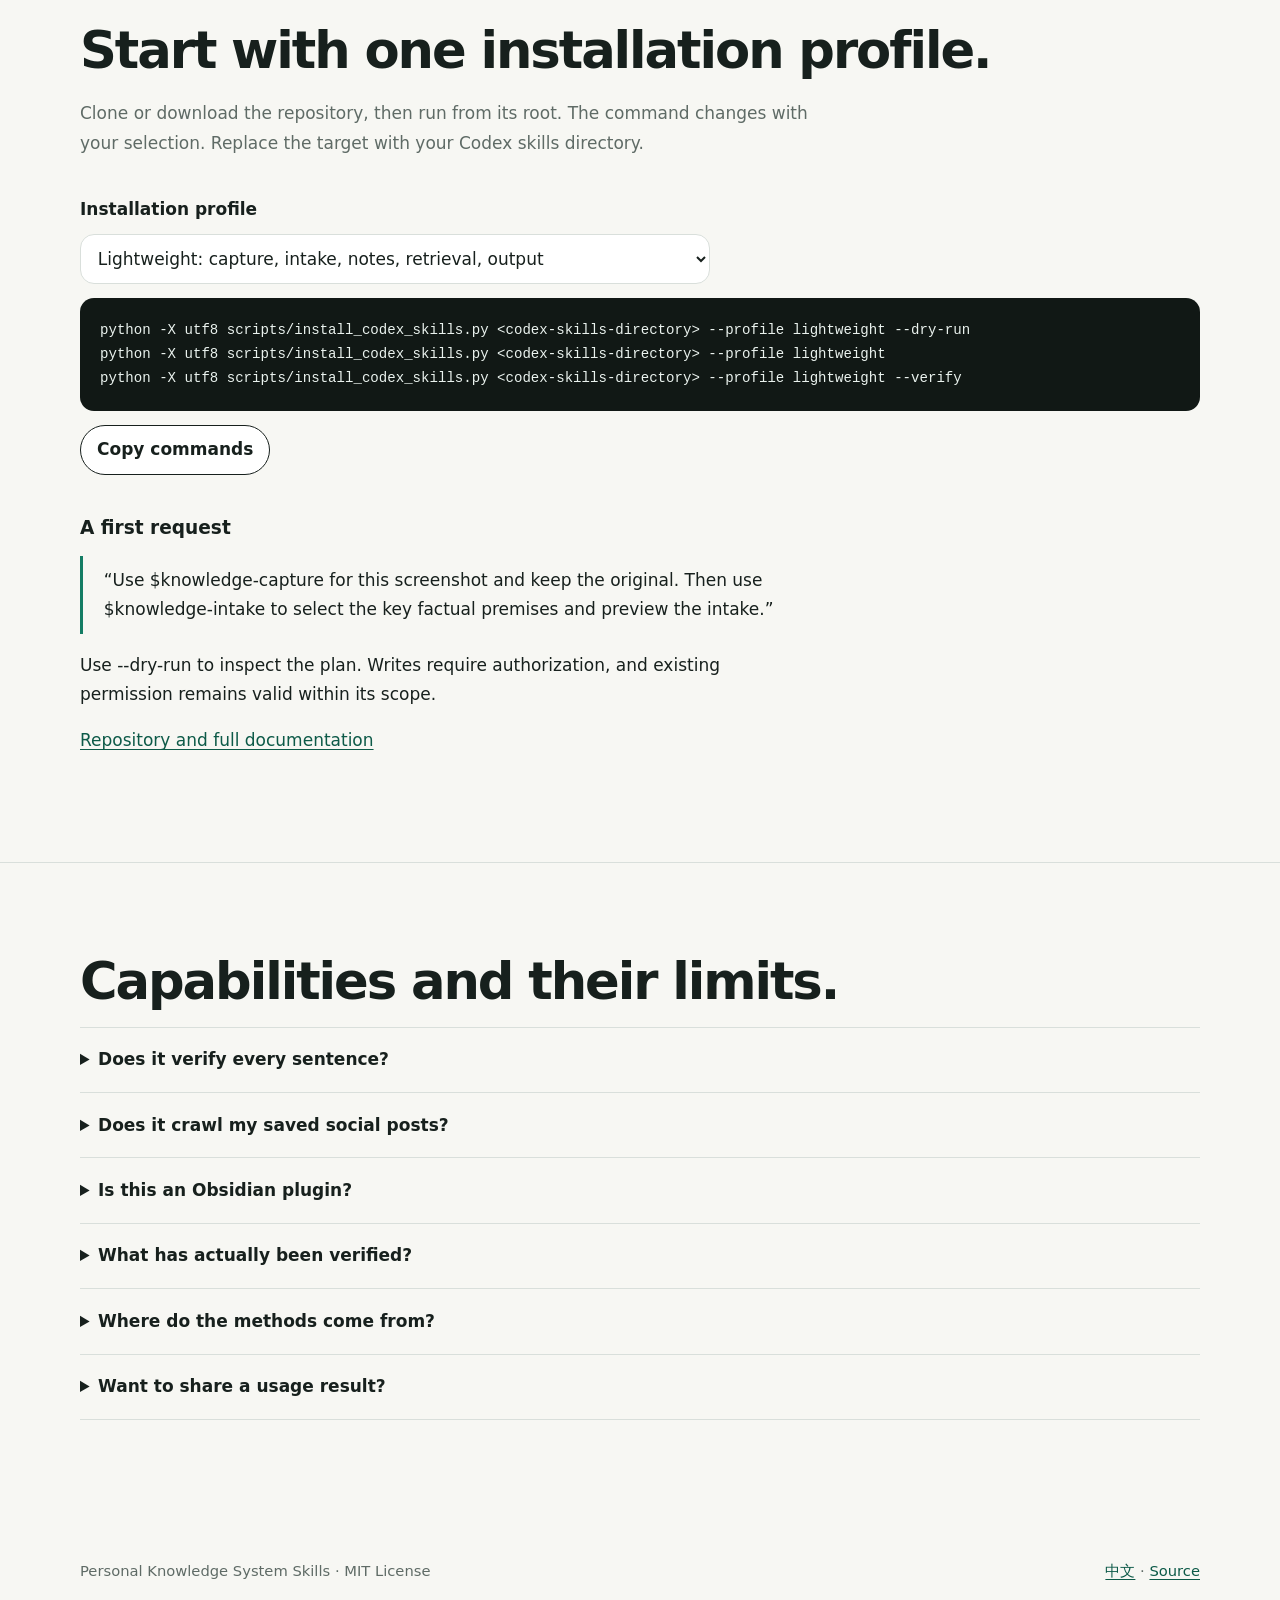
==== commit c8efdb77: "Improve evidence verification and add modular knowledge tasks" ====
--- a/site/en/index.html
+++ b/site/en/index.html
@@ -4,7 +4,7 @@
   <meta charset="utf-8">
   <meta name="viewport" content="width=device-width, initial-scale=1">
   <title>Personal Knowledge System Skills for Codex and Obsidian</title>
-  <meta name="description" content="11 open-source Codex skills for a personal knowledge system in Markdown or Obsidian. Connect atomic notes, track growth and projects, review, and observe patterns with evidence.">
+  <meta name="description" content="16 open-source Codex skills for a personal knowledge system in Markdown or Obsidian. Connect atomic notes, track growth and projects, review, and observe patterns with evidence.">
   <link rel="canonical" href="https://bao-776.github.io/personal-knowledge-system-skills/en/">
   <link rel="alternate" hreflang="zh-CN" href="https://bao-776.github.io/personal-knowledge-system-skills/">
   <link rel="alternate" hreflang="en" href="https://bao-776.github.io/personal-knowledge-system-skills/en/">
@@ -16,62 +16,33 @@
   <meta property="og:url" content="https://bao-776.github.io/personal-knowledge-system-skills/en/">
   <meta property="og:image" content="https://bao-776.github.io/personal-knowledge-system-skills/assets/social-preview.png">
   <meta property="og:image:width" content="1200"><meta property="og:image:height" content="630">
-  <meta name="twitter:card" content="summary_large_image"><meta name="twitter:title" content="Personal Knowledge System Skills"><meta name="twitter:description" content="11 open-source Codex skills for an evidence-based personal knowledge system."><meta name="twitter:image" content="https://bao-776.github.io/personal-knowledge-system-skills/assets/social-preview.png">
+  <meta name="twitter:card" content="summary_large_image"><meta name="twitter:title" content="Personal Knowledge System Skills"><meta name="twitter:description" content="16 open-source Codex skills for an evidence-based personal knowledge system."><meta name="twitter:image" content="https://bao-776.github.io/personal-knowledge-system-skills/assets/social-preview.png">
   <link rel="stylesheet" href="../styles.css">
   <script type="application/ld+json">
-  {"@context":"https://schema.org","@graph":[{"@type":"WebSite","name":"Personal Knowledge System Skills","url":"https://bao-776.github.io/personal-knowledge-system-skills/","inLanguage":["zh-CN","en"]},{"@type":"SoftwareSourceCode","name":"Personal Knowledge System Skills","description":"A suite of 11 open-source Codex skills for personalized, evidence-based knowledge work in Markdown and Obsidian.","codeRepository":"https://github.com/bao-776/personal-knowledge-system-skills","url":"https://bao-776.github.io/personal-knowledge-system-skills/en/","license":"https://opensource.org/license/mit","programmingLanguage":["Markdown","Python","HTML","CSS"],"runtimePlatform":"Codex","softwareVersion":"0.1.3","dateModified":"2026-09-14","isAccessibleForFree":true,"keywords":["Codex skills","personal knowledge system","Obsidian","atomic notes","knowledge management","project retrospective"],"author":{"@type":"Person","name":"bao-776","url":"https://github.com/bao-776"}}]}
+  {"@context":"https://schema.org","@graph":[{"@type":"WebSite","name":"Personal Knowledge System Skills","url":"https://bao-776.github.io/personal-knowledge-system-skills/","inLanguage":["zh-CN","en"]},{"@type":"SoftwareSourceCode","name":"Personal Knowledge System Skills","description":"A suite of 16 open-source Codex skills for personalized, evidence-based knowledge work in Markdown and Obsidian.","codeRepository":"https://github.com/bao-776/personal-knowledge-system-skills","url":"https://bao-776.github.io/personal-knowledge-system-skills/en/","license":"https://opensource.org/license/mit","programmingLanguage":["Markdown","Python","HTML","CSS"],"runtimePlatform":"Codex","dateModified":"2026-10-08","isAccessibleForFree":true,"keywords":["Codex skills","personal knowledge system","Obsidian","atomic notes","knowledge management","project retrospective"],"author":{"@type":"Person","name":"bao-776","url":"https://github.com/bao-776"}}]}
   </script>
 </head>
 <body>
-<a class="skip" href="#main">Skip to main content</a>
-<header><nav class="wrap" aria-label="Main navigation"><a class="brand" href="./">PKS Skills</a><div class="navlinks"><a href="#skills">Skills</a><a href="#start">Install</a><a href="#faq">FAQ</a><a href="https://github.com/bao-776/personal-knowledge-system-skills">GitHub</a><a class="language" lang="zh-CN" href="../">中文</a></div></nav></header>
+<a class="skip" href="#main">Skip to content</a>
+<header><nav class="wrap" aria-label="Main navigation"><a class="brand" href="./">PKS Skills</a><div class="navlinks"><a href="#skills">Skills</a><a href="#start">Install</a><a href="#faq">FAQ</a><a href="https://github.com/bao-776/personal-knowledge-system-skills">GitHub</a><a class="language" href="../">中文</a></div></nav></header>
 <main id="main">
-  <div class="wrap hero"><div><p class="eyebrow">Open source · Codex · Markdown · Obsidian</p><h1>A knowledge system that grows with you</h1><p class="lead">Eleven Codex skills for students, researchers, and knowledge workers. Capture scattered information, connect atomic notes, preserve project evidence, review experience, and observe personal patterns without rushing to fixed conclusions.</p><div class="actions"><a class="button primary" href="#start">Get started</a><a class="button" href="https://github.com/bao-776/personal-knowledge-system-skills">View on GitHub</a></div></div><aside class="index-card"><strong>How information moves</strong><ol><li>Preserve the source</li><li>Separate fact from inference</li><li>Connect existing knowledge</li><li>Practice and validate</li><li>Review, publish, and update</li></ol></aside></div>
-
-  <section><div class="wrap"><div class="section-head"><h2>More than a place to save notes</h2><p>The system is designed around what happens after capture: understanding, evidence, action, reflection, and reuse.</p></div><div class="feature-list">
-    <article class="feature"><span class="number">01</span><h3>Small enough to begin</h3><p>Start with Raw, Wiki, and Outputs. Add modules only when your actual work needs them.</p></article>
-    <article class="feature"><span class="number">02</span><h3>Connected with intent</h3><p>Atomic notes link to meaningful sources, topics, dependencies, and applications rather than decorative backlinks.</p></article>
-    <article class="feature"><span class="number">03</span><h3>Personalized</h3><p>An onboarding interview considers goals, habits, existing files, and privacy boundaries before proposing a structure.</p></article>
-    <article class="feature"><span class="number">04</span><h3>Built for growth</h3><p>Resources are inputs. Capability is supported by explanation, practice, feedback, exception handling, and transfer evidence.</p></article>
-    <article class="feature"><span class="number">05</span><h3>Ready for real projects</h3><p>Follow questions, evidence, decisions, execution, validation, retrospectives, delivery, and later updates.</p></article>
-    <article class="feature"><span class="number">06</span><h3>Careful self-observation</h3><p>Keep context, confidence, counterevidence, and alternative explanations. One event never becomes a personality verdict.</p></article>
-  </div></div></section>
-
-  <section><div class="wrap"><div class="section-head"><h2>A reproducible knowledge workflow</h2><p>Use one stage or follow a learning experience or project through the complete loop.</p></div><div class="flow"><span>Capture</span><span>Preserve</span><span>Examine</span><span>Connect</span><span>Plan</span><span>Practice</span><span>Validate</span><span>Review</span><span>Distill</span><span>Publish</span><span>Update</span></div></div></section>
-
-  <section id="skills"><div class="wrap"><div class="section-head"><h2>Eleven independently callable skills</h2><p>Call <code>$knowledge-vault</code> when you do not know where to begin. It routes your request to the shortest relevant workflow.</p></div><div class="skill-list">
-    <article class="skill"><span class="number">00</span><h3>$knowledge-vault</h3><p>Routes requests across setup, intake, organization, growth, projects, output, and review.</p></article>
-    <article class="skill"><span class="number">01</span><h3>$vault-bootstrap</h3><p>Interviews needs and privacy boundaries before creating a minimum viable vault.</p></article>
-    <article class="skill"><span class="number">02</span><h3>$knowledge-intake</h3><p>Processes mixed material while preserving sources and distinguishing fact, judgment, and inference.</p></article>
-    <article class="skill"><span class="number">03</span><h3>$atomic-notes</h3><p>Creates focused reusable notes and searches for existing knowledge before adding another file.</p></article>
-    <article class="skill"><span class="number">04</span><h3>$obsidian-vault</h3><p>Adds Obsidian workflows while keeping the underlying Markdown portable.</p></article>
-    <article class="skill"><span class="number">05</span><h3>$growth-system</h3><p>Assesses learning candidates, capacity, practice, and capability evidence.</p></article>
-    <article class="skill"><span class="number">06</span><h3>$inspire-time</h3><p>Connects a small transferable insight to an observable real-world practice.</p></article>
-    <article class="skill"><span class="number">07</span><h3>$project-lifecycle</h3><p>Tracks goals, decisions, evidence, interruption recovery, validation, and completion.</p></article>
-    <article class="skill"><span class="number">08</span><h3>$retrospective</h3><p>Reviews projects or periods from recorded events and turns learning into a next experiment.</p></article>
-    <article class="skill"><span class="number">09</span><h3>$self-observation</h3><p>Examines recurring preferences and work patterns without diagnosis or fixed labels.</p></article>
-    <article class="skill"><span class="number">10</span><h3>$knowledge-output</h3><p>Creates audience-specific work with source versioning and disclosure control.</p></article>
-  </div></div></section>
-
-  <section><div class="wrap"><div class="section-head"><h2>Work, research, learning, and life</h2><p>The same evidence-aware structure can support a long project or hold an idea that is not ready for commitment.</p></div><div class="use-grid"><article><h3>Projects</h3><p>Preserve scope, decisions, execution evidence, interruption state, acceptance, and review.</p></article><article><h3>Research</h3><p>Connect questions, sources, hypotheses, experiments, failures, and provisional findings.</p></article><article><h3>Learning</h3><p>Move from resources toward explanation, practice, feedback, and transfer.</p></article><article><h3>Personal development</h3><p>Keep small moments of insight, candidate ideas, and evidence of changing goals or preferences.</p></article></div></div></section>
-
-  <section id="start"><div class="wrap"><div class="section-head"><h2>Start with one real question</h2><p>After installation, open a new Codex task, call <code>$knowledge-vault</code>, and describe the one thing you most want to clarify.</p></div><pre><code>python -X utf8 scripts/install_codex_skills.py &lt;codex-skills-directory&gt; --profile full --dry-run
-python -X utf8 scripts/install_codex_skills.py &lt;codex-skills-directory&gt; --profile full
-  python -X utf8 scripts/install_codex_skills.py &lt;codex-skills-directory&gt; --profile full --verify</code></pre><p>Initial setup begins with an interview and a preview of proposed files. The skill writes only after authorization.</p><div class="actions"><a class="button primary" href="https://github.com/bao-776/personal-knowledge-system-skills#quick-start">Read the installation guide</a><a class="button" href="https://github.com/bao-776/personal-knowledge-system-skills/issues">Share feedback</a></div></div></section>
-
-  <section><div class="wrap"><div class="section-head"><h2>Methods behind the workflows</h2><p>Each skill has a source and a stated boundary. These references explain design choices; they do not establish that the complete suite has been experimentally validated.</p></div><div class="use-grid"><article><h3>Knowledge and provenance</h3><p><a href="https://www.w3.org/TR/prov-overview/">W3C PROV</a> supports source traceability. Sönke Ahrens's <a href="https://www.soenkeahrens.de/en/takesmartnotes">How to Take Smart Notes</a> informs atomic notes and meaningful links.</p></article><article><h3>Personalization and growth</h3><p><a href="https://www.iso.org/standard/77520.html">ISO 9241-210</a> supports understanding people and context first. Deliberate-practice research and <a href="https://www.retrievalpractice.org/make-it-stick">Make It Stick</a> inform practice and retrieval evidence.</p></article><article><h3>Experience and reflection</h3><p>David Kolb's experiential learning cycle and Donald Schön's <a href="https://www.hachettebookgroup.com/titles/donald-a-schon/the-reflective-practitioner/9780465068784/">The Reflective Practitioner</a> connect action, reflection, and the next experiment.</p></article><article><h3>Sources and limits</h3><p>The source, translation, and limits for all 11 skills are listed in the <a href="https://github.com/bao-776/personal-knowledge-system-skills/blob/main/docs/00-overview/theoretical-foundations.md">theoretical foundations</a>.</p></article></div></div></section>
-
-  <section><div class="wrap boundary"><h2>Clear boundaries before automation</h2><ul><li>AI inference is not recorded as fact</li><li>One success is not stable capability</li><li>Output does not become a source of truth</li><li>Candidate interests are not automatic goals</li><li>Writes require authorization</li><li>No third-party Obsidian plugin is required</li><li>Self-observation is not diagnosis</li><li>Public examples are fictional</li></ul><p>Version <strong>0.1.3</strong> is released under the MIT License. Automated checks cover repository contracts, links, privacy, installation, and minimum-vault creation; they are not presented as complete live Codex behavior evaluation.</p></div></section>
-
-  <section id="faq"><div class="wrap"><div class="section-head"><h2>Frequently asked questions</h2><p>These answers also define the current limits of the project.</p></div>
-    <details><summary>Is this an Obsidian plugin?</summary><p>No. It is a Codex skill suite built around portable Markdown files. Obsidian Properties, Wikilinks, Bases, and dashboard conventions are available as an optional adapter.</p></details>
-    <details><summary>Can I use it with an existing vault?</summary><p>Yes. The bootstrap workflow inspects existing structure and migration constraints instead of forcing a fixed directory design.</p></details>
-    <details><summary>Will it modify files automatically?</summary><p>Important writes and initial setup are previewed first. Without write authorization, the skills provide proposals only.</p></details>
-    <details><summary>Does atomic note-taking mean splitting everything into tiny files?</summary><p>No. A separate atomic note is useful only when one reusable question or conclusion deserves independent retrieval. Existing knowledge should be updated first.</p></details>
-    <details><summary>Can it analyze my personality?</summary><p>It supports evidence-based self-observation with context, confidence, alternatives, and counterevidence. It does not diagnose or infer a fixed personality from a single event.</p></details>
-    <details><summary>Has the complete system been experimentally validated?</summary><p>No. Individual modules draw from established work on provenance, note-taking, deliberate practice, experiential learning, and reflection. The complete suite still needs broader user feedback and live behavior evaluation.</p></details>
-  </div></section>
-</main>
-<footer><div class="wrap footer-row"><span>Personal Knowledge System Skills · MIT License</span><span><a href="../">中文</a> · <a href="https://github.com/bao-776/personal-knowledge-system-skills">Source</a> · <a href="https://github.com/bao-776/personal-knowledge-system-skills/issues">Feedback</a></span></div></footer>
-</body>
-</html>
+<div class="wrap hero"><div><p class="eyebrow">Open source · Markdown · Obsidian</p><h1>Keep knowledge.<br>Keep its evidence.</h1><p class="lead">Capture a source, check the key claims, and bring what you learn back into your work.</p><div class="actions"><a class="button primary" href="#start">Get started</a><a class="button" href="#example">Explore the example</a></div></div><aside class="index-card"><strong>From a source to its next use</strong><ol><li>Keep the original</li><li>Select and check key premises</li><li>Maintain a sourced conclusion</li><li>Retrieve, create and update</li></ol><p>11 core modules + 5 focused tasks</p></aside></div>
+<section id="relationship"><div class="wrap"><h2>The website explains it. Your vault holds it.</h2><p class="section-intro">These are installable Agent skills. This is a showcase, not a hosted vault for your private files.</p><dl class="relationship"><div><dt>Skill</dt><dd>Instructions and resources loaded for a task. A skill guides the workflow; it is not a change to model weights.</dd></div><div><dt>Vault</dt><dd>Your original sources, maintained knowledge and audience-specific outputs. Existing conventions can stay.</dd></div><div><dt>This website</dt><dd>A public example of the method, results and installation. Buttons switch prepared example content.</dd></div></dl></div></section>
+<section id="example"><div class="wrap"><h2>What happens to an unsupported number?</h2><p class="section-intro">This setup-test example is entirely fictional. Choose a step to see the input, screening, evidence and result. This page does not run AI or live research.</p><div class="example-layout"><div class="step-list" aria-label="Example steps"><button type="button" class="step" data-step="0" aria-controls="stage-0" aria-pressed="false"><span>01</span>Original input</button><button type="button" class="step" data-step="1" aria-controls="stage-1" aria-pressed="false"><span>02</span>Select claims</button><button type="button" class="step" data-step="2" aria-controls="stage-2" aria-pressed="false"><span>03</span>Inspect evidence</button><button type="button" class="step" data-step="3" aria-controls="stage-3" aria-pressed="false"><span>04</span>Maintain a note</button><button type="button" class="step" data-step="4" aria-controls="stage-4" aria-pressed="false"><span>05</span>Retrieve it</button><button type="button" class="step" data-step="5" aria-controls="stage-5" aria-pressed="false"><span>06</span>Trace the impact</button></div><div class="demo-document"><article class="demo-stage" id="stage-0"><p class="document-path">Raw/meeting.md</p><h3>Original input</h3><div class="demo-content">“Three testers paused during setup. Terminology increased completion time by 45%. I find the interface unfriendly.”</div><p class="stage-note">Keep the source unchanged, even when a later conclusion differs.</p></article><article class="demo-stage" id="stage-1"><p class="document-path">Intake preview</p><h3>Select claims</h3><div class="demo-content">Prioritize: the origin of 45% and the claim that terminology caused delay.
+Preserve as opinion: the author’s interface preference.
+Skip: background unrelated to this task.</div><p class="stage-note">Select by relevance to the task and its important premises.</p></article><article class="demo-stage" id="stage-2"><p class="document-path">Raw/test-log.md</p><h3>Inspect evidence</h3><div class="demo-content">Fictional test log: three pauses across five tests. No terminology control group or timing result supports 45%.
+Status: observation supported; cause and percentage unresolved.</div><p class="stage-note">Missing evidence is not disproof. Repeated copies are not independent verification.</p></article><article class="demo-stage" id="stage-3"><p class="document-path">Wiki/setup-pauses.md</p><h3>Maintain a note</h3><div class="demo-content">Three of five fictional testers paused during setup. Terminology is one possible explanation; causality and effect size remain unresolved.
+Sources: meeting note + test log.
+Preserve 45% as an attributed unchecked claim.</div><p class="stage-note">Maintain a bounded conclusion linked to its original evidence.</p></article><article class="demo-stage" id="stage-4"><p class="document-path">knowledge-retrieve</p><h3>Retrieve it</h3><div class="demo-content">Question: can we confirm a 45% increase due to terminology?
+Answer: no. Inspected records support pauses but provide no timing or control evidence for 45%.
+Source: Wiki/setup-pauses.md → Raw/test-log.md.</div><p class="stage-note">Return supporting sources and gaps together; do not invent an answer.</p></article><article class="demo-stage" id="stage-5"><p class="document-path">knowledge-impact</p><h3>Trace the impact</h3><div class="demo-content">Proposed: replace “terminology caused 45% delay” in Outputs/team-brief.md with the bounded observation.
+Preserve: original meeting quote and dated snapshots.
+State: proposal only; no files edited.</div><p class="stage-note">A changed conclusion does not authorize editing every dependent file.</p></article></div></div><noscript><p>JavaScript is disabled; all steps remain readable below.</p></noscript><p class="example-caption">Keep Raw unchanged, revise Wiki with evidence, and propose updates to Outputs.</p></div></section>
+<section id="skills"><div class="wrap"><h2>Choose for the task you have.</h2><p class="section-intro">Use $knowledge-vault if you are unsure. It routes only to installed modules and reports missing capabilities.</p><div class="small-skills"><article class="small-skill"><div><h3>Capture this item</h3><code>$knowledge-capture</code></div><p>Select a link, screenshot or text. Preserve its source and extraction limits.</p></article><article class="small-skill"><div><h3>Find existing knowledge</h3><code>$knowledge-retrieve</code></div><p>Answer from inspected notes, with sources and missing evidence.</p></article><article class="small-skill"><div><h3>Trace a change</h3><code>$knowledge-impact</code></div><p>List affected notes, decisions and outputs before editing.</p></article><article class="small-skill"><div><h3>Choose the first batch</h3><code>$knowledge-triage</code></div><p>Inventory a batch and identify duplicate candidates without ingesting everything.</p></article><article class="small-skill"><div><h3>Inspect the vault</h3><code>$knowledge-health</code></div><p>Audit links, evidence gaps and conflicting state without automatic cleanup.</p></article></div><details class="core-details"><summary>Explore the original 11 core modules</summary><div class="skill-list"><article class="skill"><span class="number">01</span><h3><a href="https://github.com/bao-776/personal-knowledge-system-skills/tree/main/skills/knowledge-vault">$knowledge-vault</a></h3><p>Route to the right installed module</p></article><article class="skill"><span class="number">02</span><h3><a href="https://github.com/bao-776/personal-knowledge-system-skills/tree/main/skills/vault-bootstrap">$vault-bootstrap</a></h3><p>Start with a minimal vault</p></article><article class="skill"><span class="number">03</span><h3><a href="https://github.com/bao-776/personal-knowledge-system-skills/tree/main/skills/knowledge-intake">$knowledge-intake</a></h3><p>Select key claims and check evidence</p></article><article class="skill"><span class="number">04</span><h3><a href="https://github.com/bao-776/personal-knowledge-system-skills/tree/main/skills/atomic-notes">$atomic-notes</a></h3><p>Update existing knowledge first</p></article><article class="skill"><span class="number">05</span><h3><a href="https://github.com/bao-776/personal-knowledge-system-skills/tree/main/skills/obsidian-vault">$obsidian-vault</a></h3><p>Maintain properties, links and views</p></article><article class="skill"><span class="number">06</span><h3><a href="https://github.com/bao-776/personal-knowledge-system-skills/tree/main/skills/growth-system">$growth-system</a></h3><p>Separate interests, practice and evidence</p></article><article class="skill"><span class="number">07</span><h3><a href="https://github.com/bao-776/personal-knowledge-system-skills/tree/main/skills/inspire-time">$inspire-time</a></h3><p>Keep a bounded transferable insight</p></article><article class="skill"><span class="number">08</span><h3><a href="https://github.com/bao-776/personal-knowledge-system-skills/tree/main/skills/project-lifecycle">$project-lifecycle</a></h3><p>Track goals, decisions and checkpoints</p></article><article class="skill"><span class="number">09</span><h3><a href="https://github.com/bao-776/personal-knowledge-system-skills/tree/main/skills/retrospective">$retrospective</a></h3><p>Review from events and evidence</p></article><article class="skill"><span class="number">10</span><h3><a href="https://github.com/bao-776/personal-knowledge-system-skills/tree/main/skills/self-observation">$self-observation</a></h3><p>Keep revisable personal observations</p></article><article class="skill"><span class="number">11</span><h3><a href="https://github.com/bao-776/personal-knowledge-system-skills/tree/main/skills/knowledge-output">$knowledge-output</a></h3><p>Create an audience-specific output</p></article></div></details></div></section>
+<section id="start"><div class="wrap"><h2>Start with one installation profile.</h2><p class="section-intro">Clone or download the repository, then run from its root. The command changes with your selection. Replace the target with your Codex skills directory.</p><div class="install-control"><label for="profile">Installation profile</label><select id="profile"><option value="lightweight">Lightweight: capture, intake, notes, retrieval, output</option><option value="growth">Growth: add learning, projects, review and impact</option><option value="full">Full: all 16 skills</option></select></div><pre><code id="install-command">python -X utf8 scripts/install_codex_skills.py &lt;codex-skills-directory&gt; --profile lightweight --dry-run
+python -X utf8 scripts/install_codex_skills.py &lt;codex-skills-directory&gt; --profile lightweight
+python -X utf8 scripts/install_codex_skills.py &lt;codex-skills-directory&gt; --profile lightweight --verify</code></pre><button type="button" class="button copy-command" id="copy-command">Copy commands</button><span id="copy-status" role="status"></span><div class="first-task"><h3>A first request</h3><blockquote>“Use $knowledge-capture for this screenshot and keep the original. Then use $knowledge-intake to select the key factual premises and preview the intake.”</blockquote></div><p>Use --dry-run to inspect the plan. Writes require authorization, and existing permission remains valid within its scope.</p><p><a href="https://github.com/bao-776/personal-knowledge-system-skills">Repository and full documentation</a></p></div></section>
+<section id="faq"><div class="wrap"><h2>Capabilities and their limits.</h2><details><summary>Does it verify every sentence?</summary><p>No. It first selects key premises. The default is three claim groups and two search rounds each; unresolved premises stay explicit and originals remain unchanged.</p></details><details><summary>Does it crawl my saved social posts?</summary><p>No background account scanning. You select one link, screenshot or text. Access barriers are respected. Computer use does not guarantee avoiding platform detection.</p></details><details><summary>Is this an Obsidian plugin?</summary><p>No. It is a Markdown-first Codex skill suite; Obsidian properties, links and Bases are optional enhancements.</p></details><details><summary>What has actually been verified?</summary><p>Automated checks cover structure, links, installation consistency, failure recovery and evaluation manifests. Live model behavior still needs evaluation; this fictional example is not an execution result.</p><p><a href="https://github.com/bao-776/personal-knowledge-system-skills/blob/main/tests/evals/README.md">Read the evaluation protocol</a></p></details><details><summary>Where do the methods come from?</summary><p>Core modules draw on provenance, atomic notes, human-centered design and reflective practice. These explain design choices, not proven effectiveness of the complete system.</p><p><a href="https://github.com/bao-776/personal-knowledge-system-skills/blob/main/docs/00-overview/theoretical-foundations.md">Foundations and limits</a></p></details><details><summary>Want to share a usage result?</summary><p><a href="https://github.com/bao-776/personal-knowledge-system-skills/issues">Share feedback</a>: include the task, observed result and corrections needed. Leave private source material out.</p></details></div></section>
+</main><footer><div class="wrap footer-row"><span>Personal Knowledge System Skills · MIT License</span><span><a href="../">中文</a> · <a href="https://github.com/bao-776/personal-knowledge-system-skills">Source</a></span></div></footer>
+<script src="../showcase.js" defer></script>
+</body></html>
--- a/site/styles.css
+++ b/site/styles.css
@@ -88,3 +88,49 @@
   .lead { color: #c5d0ca; }
   .button.primary { background: var(--ink); color: #101512; }
 }
+
+/* Evidence walkthrough uses real interactive documents, not a simulated app screenshot. */
+.hero { padding-top: clamp(2.5rem, 6vw, 5.5rem); padding-bottom: 4rem; }
+h1 { max-width: 16ch; font-size: clamp(2.6rem, 5.6vw, 4.7rem); line-height: 1.12; }
+.button { cursor: pointer; font: inherit; font-weight: 700; white-space: nowrap; }
+.section-intro { color: var(--muted); max-width: 70ch; margin: 1.2rem 0 2.3rem; }
+.relationship { display: grid; grid-template-columns: repeat(3,minmax(0,1fr)); gap: 2rem; margin: 2rem 0 0; }
+.relationship > div { border-top: 2px solid var(--accent); padding-top: 1.3rem; }
+.relationship dt { font-size: 1.25rem; font-weight: 700; }
+.relationship dd { margin: .75rem 0 0; color: var(--muted); }
+.example-layout { display: grid; grid-template-columns: minmax(220px,.36fr) minmax(0,1fr); gap: 2rem; }
+.step-list { display: grid; gap: .4rem; align-content: start; }
+.step { display: flex; gap: 1rem; align-items: center; text-align: left; padding: .9rem 1rem; border: 1px solid transparent; border-radius: var(--radius); color: var(--muted); background: transparent; cursor: pointer; font: inherit; }
+.step span { font: 700 .8rem ui-monospace,monospace; }
+.step[aria-pressed="true"] { color: var(--accent-dark); background: var(--soft); border-color: var(--line); font-weight: 700; }
+.step:hover { border-color: var(--accent); }
+.demo-document { padding: clamp(1.3rem, 4vw, 2.7rem); background: var(--surface); border: 1px solid var(--line); border-radius: var(--radius); min-height: 390px; }
+.demo-stage[hidden] { display: none; }
+.document-path { font: .83rem ui-monospace,monospace; color: var(--muted); overflow-wrap: anywhere; margin: 0 0 2rem; }
+.demo-stage h3 { font-size: 1.6rem; }
+.demo-content { white-space: pre-line; line-height: 1.9; margin-top: 1.6rem; overflow-wrap: anywhere; }
+.stage-note { border-top: 1px solid var(--line); padding-top: 1.2rem; color: var(--muted); margin-top: 2rem; }
+.example-caption { color: var(--muted); font-size: .93rem; }
+.small-skills { border-top: 1px solid var(--line); }
+.small-skill { display: grid; grid-template-columns: minmax(220px,.55fr) 1fr; padding: 1.6rem 0; gap: 2rem; border-bottom: 1px solid var(--line); }
+.small-skill code { color: var(--accent-dark); font-size: .84rem; overflow-wrap: anywhere; }
+.small-skill p { color: var(--muted); margin: 0; }
+.core-details { margin-top: 2.3rem; }
+.install-control { display: grid; gap: .65rem; max-width: 630px; }
+.install-control label { font-weight: 700; }
+select { padding: .8rem; font: inherit; color: var(--ink); background: var(--surface); border: 1px solid var(--line); border-radius: var(--radius); width: 100%; }
+.copy-command { background: var(--surface); }
+#copy-status { display: inline-block; margin: .7rem 1rem; color: var(--muted); font-size: .9rem; }
+.first-task { margin-top: 2.5rem; }
+blockquote { margin: 1rem 0; padding: .6rem 1.3rem; border-left: 3px solid var(--accent); color: var(--ink); max-width: 68ch; }
+@media (max-width: 760px) {
+ .relationship,.example-layout,.small-skill { grid-template-columns: 1fr; }
+ .relationship { gap: 1.4rem; }
+ .step-list { grid-template-columns: repeat(2,minmax(0,1fr)); gap: .35rem; }
+ .step { font-size: .88rem; padding: .7rem; gap: .5rem; }
+ .small-skill { gap: .7rem; }
+ .demo-document { min-height: 330px; }
+ .index-card { margin-top: 1rem; }
+ .hero { gap: 1.6rem; }
+ .brand { font-size: .94rem; }
+}
